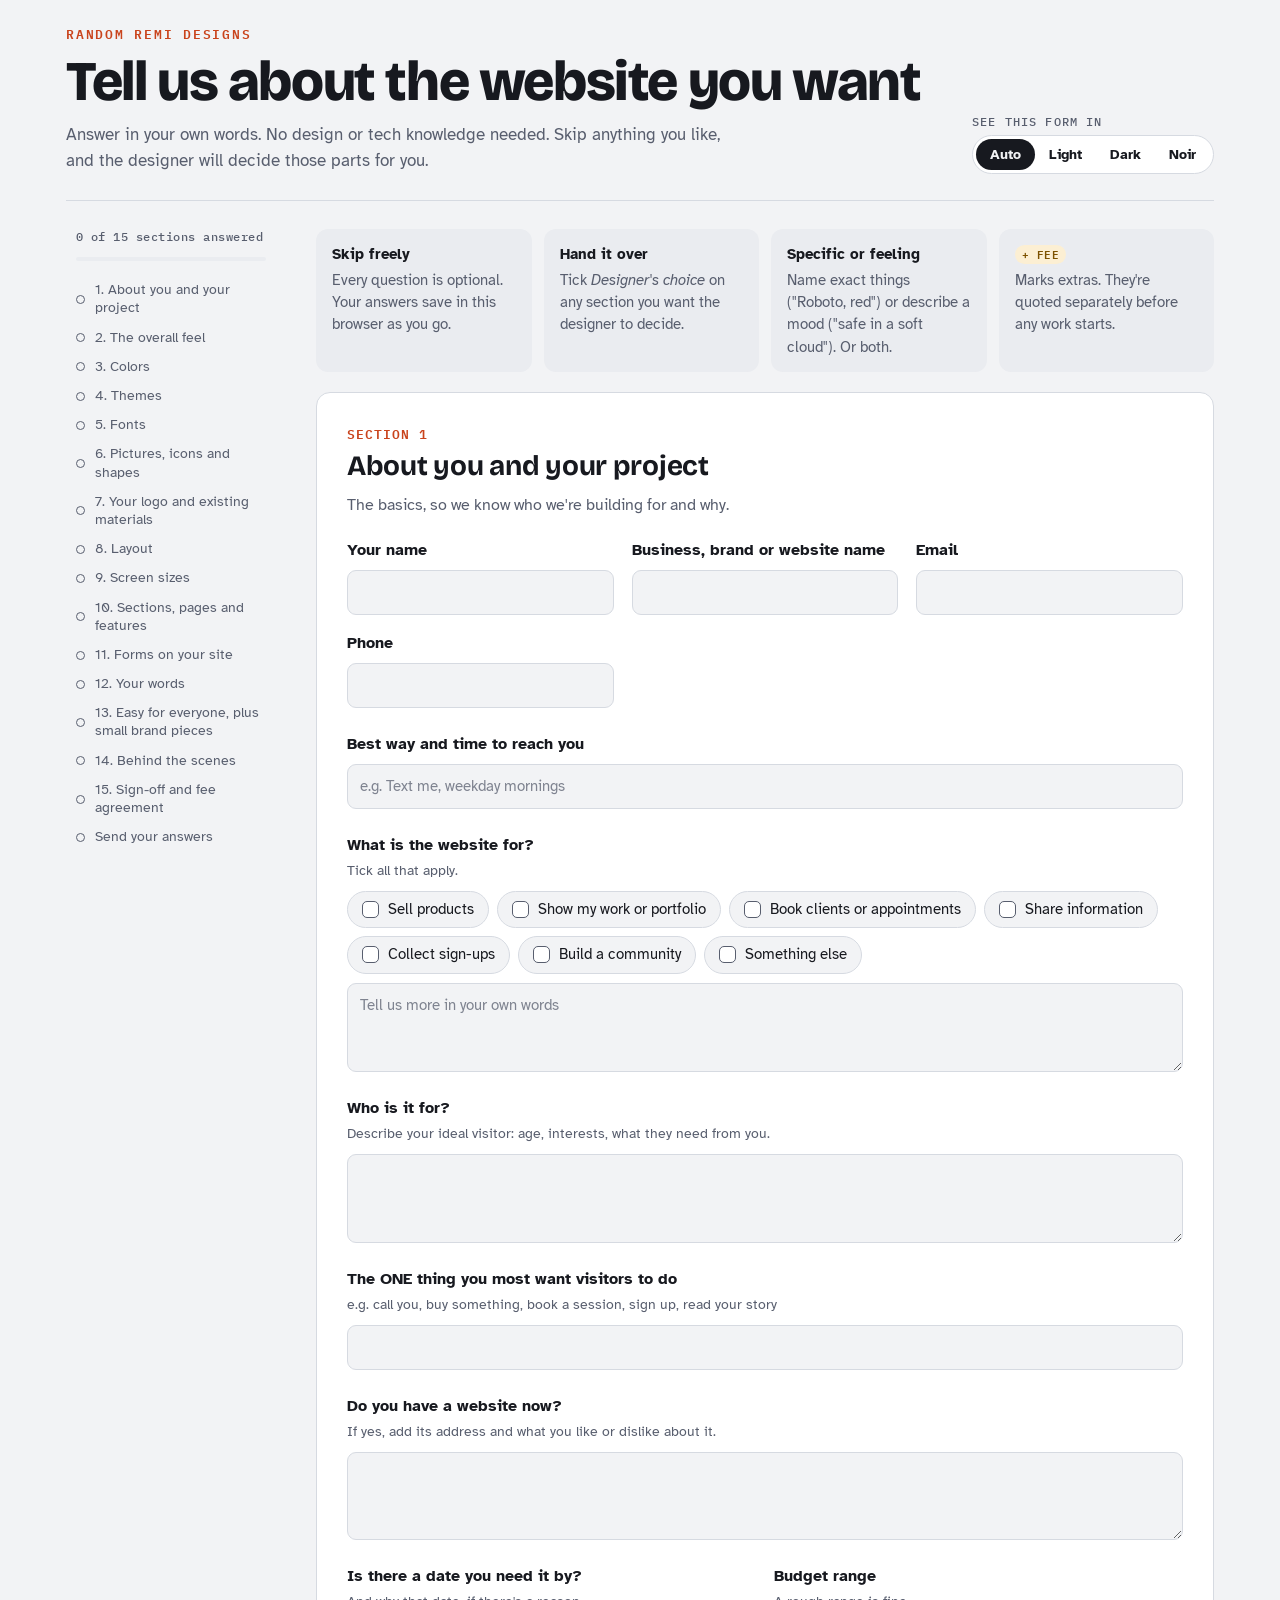
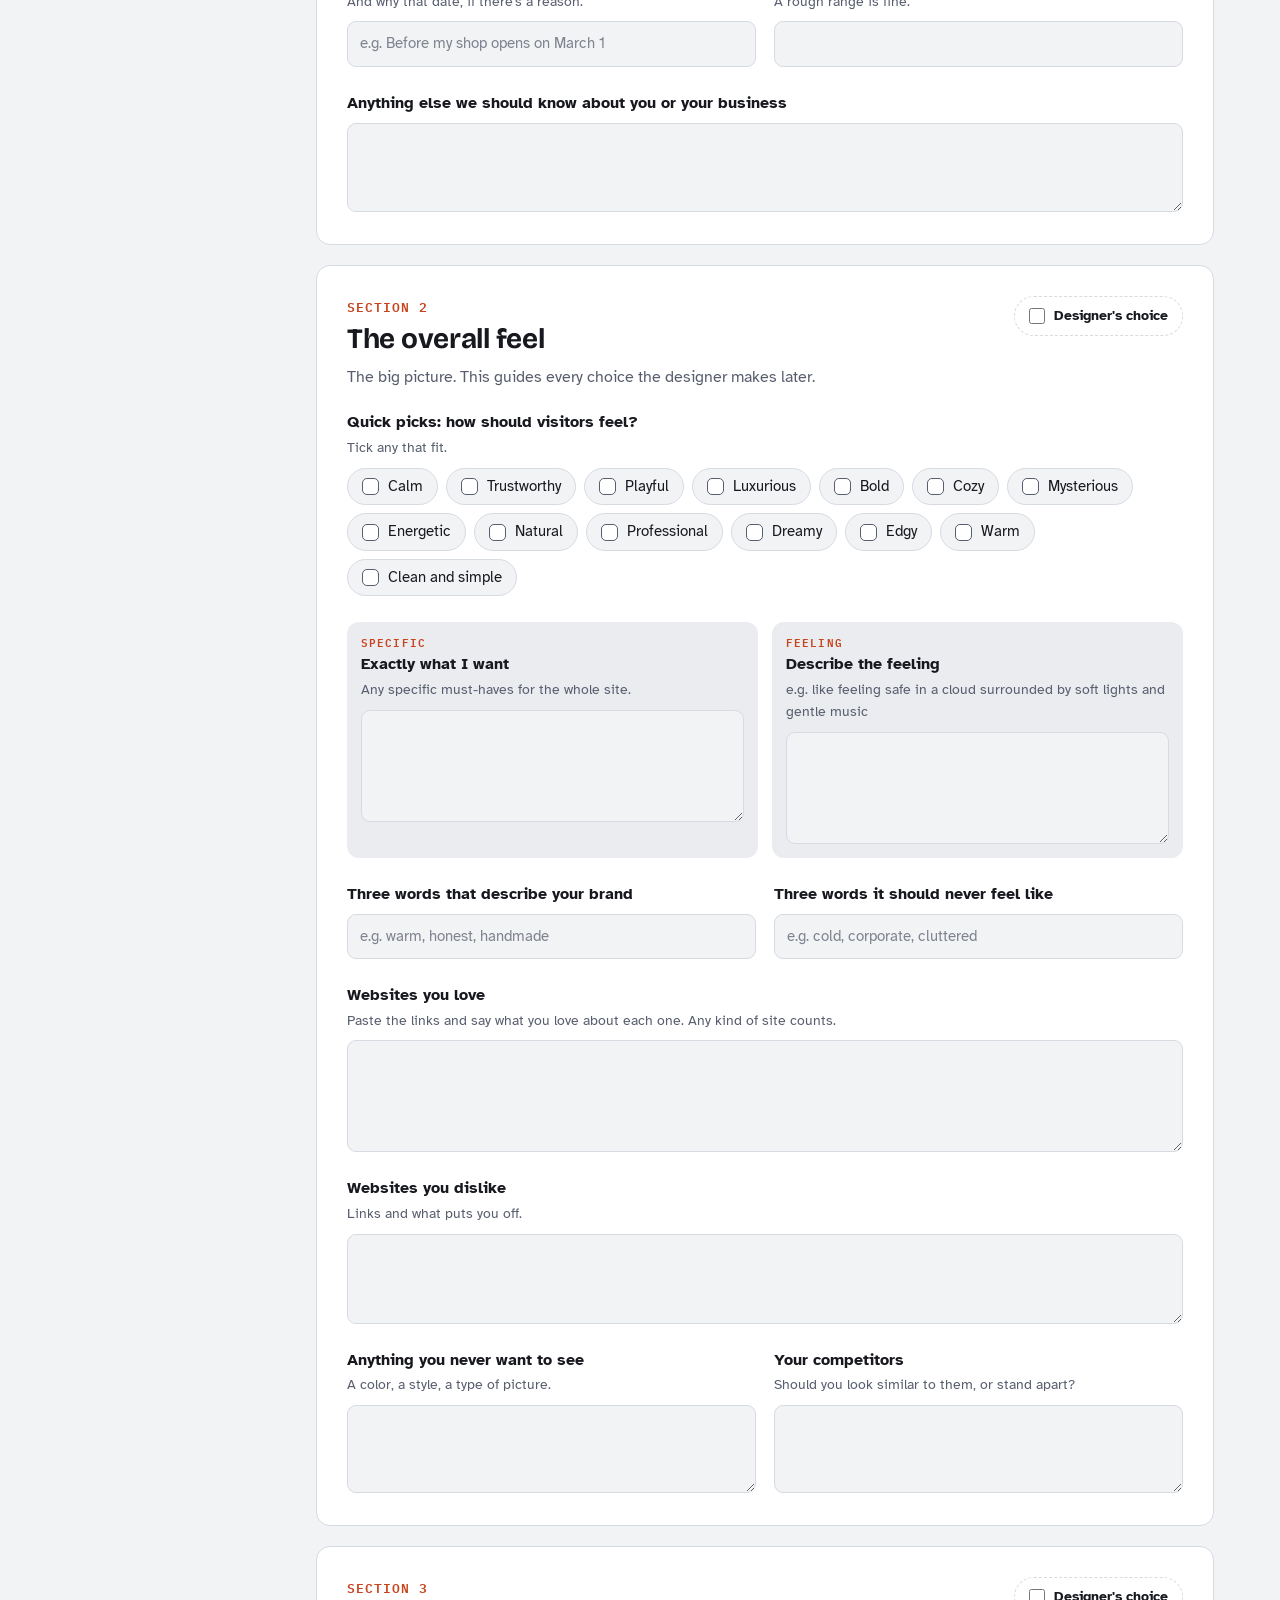
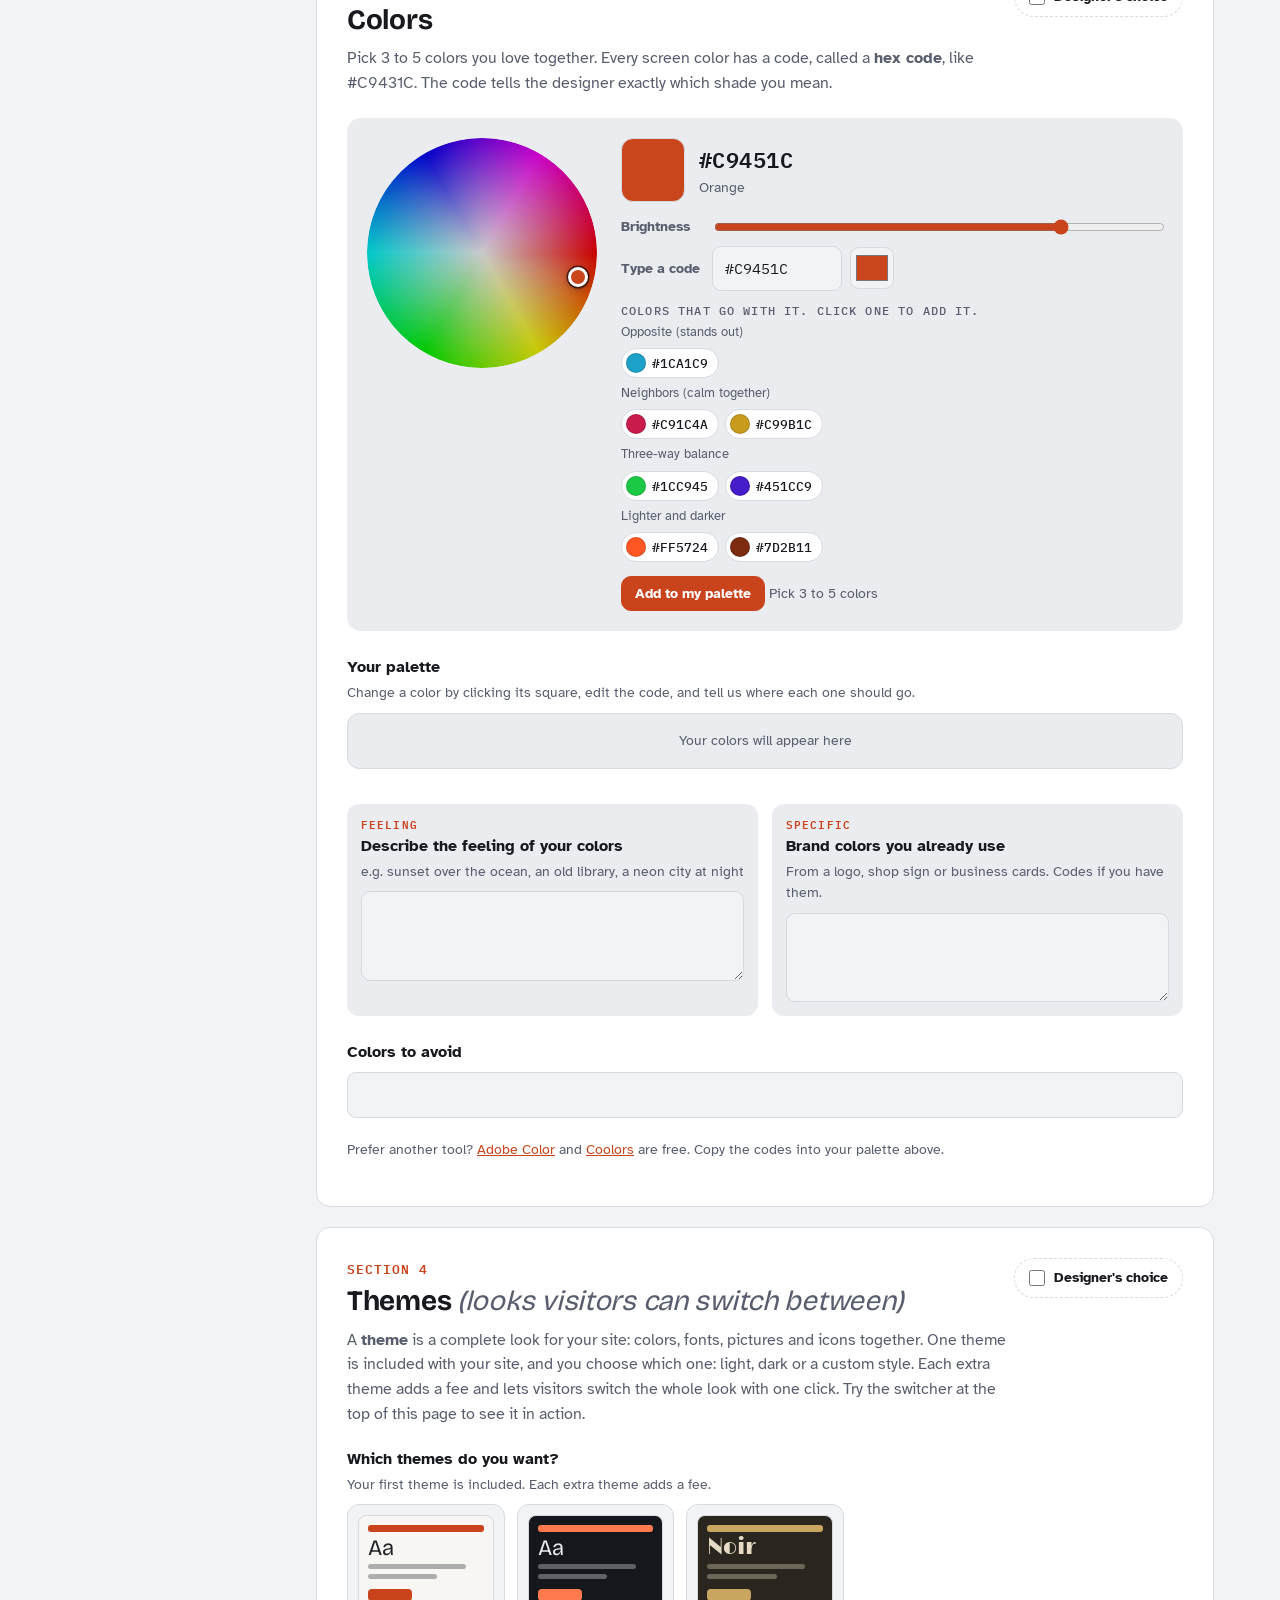
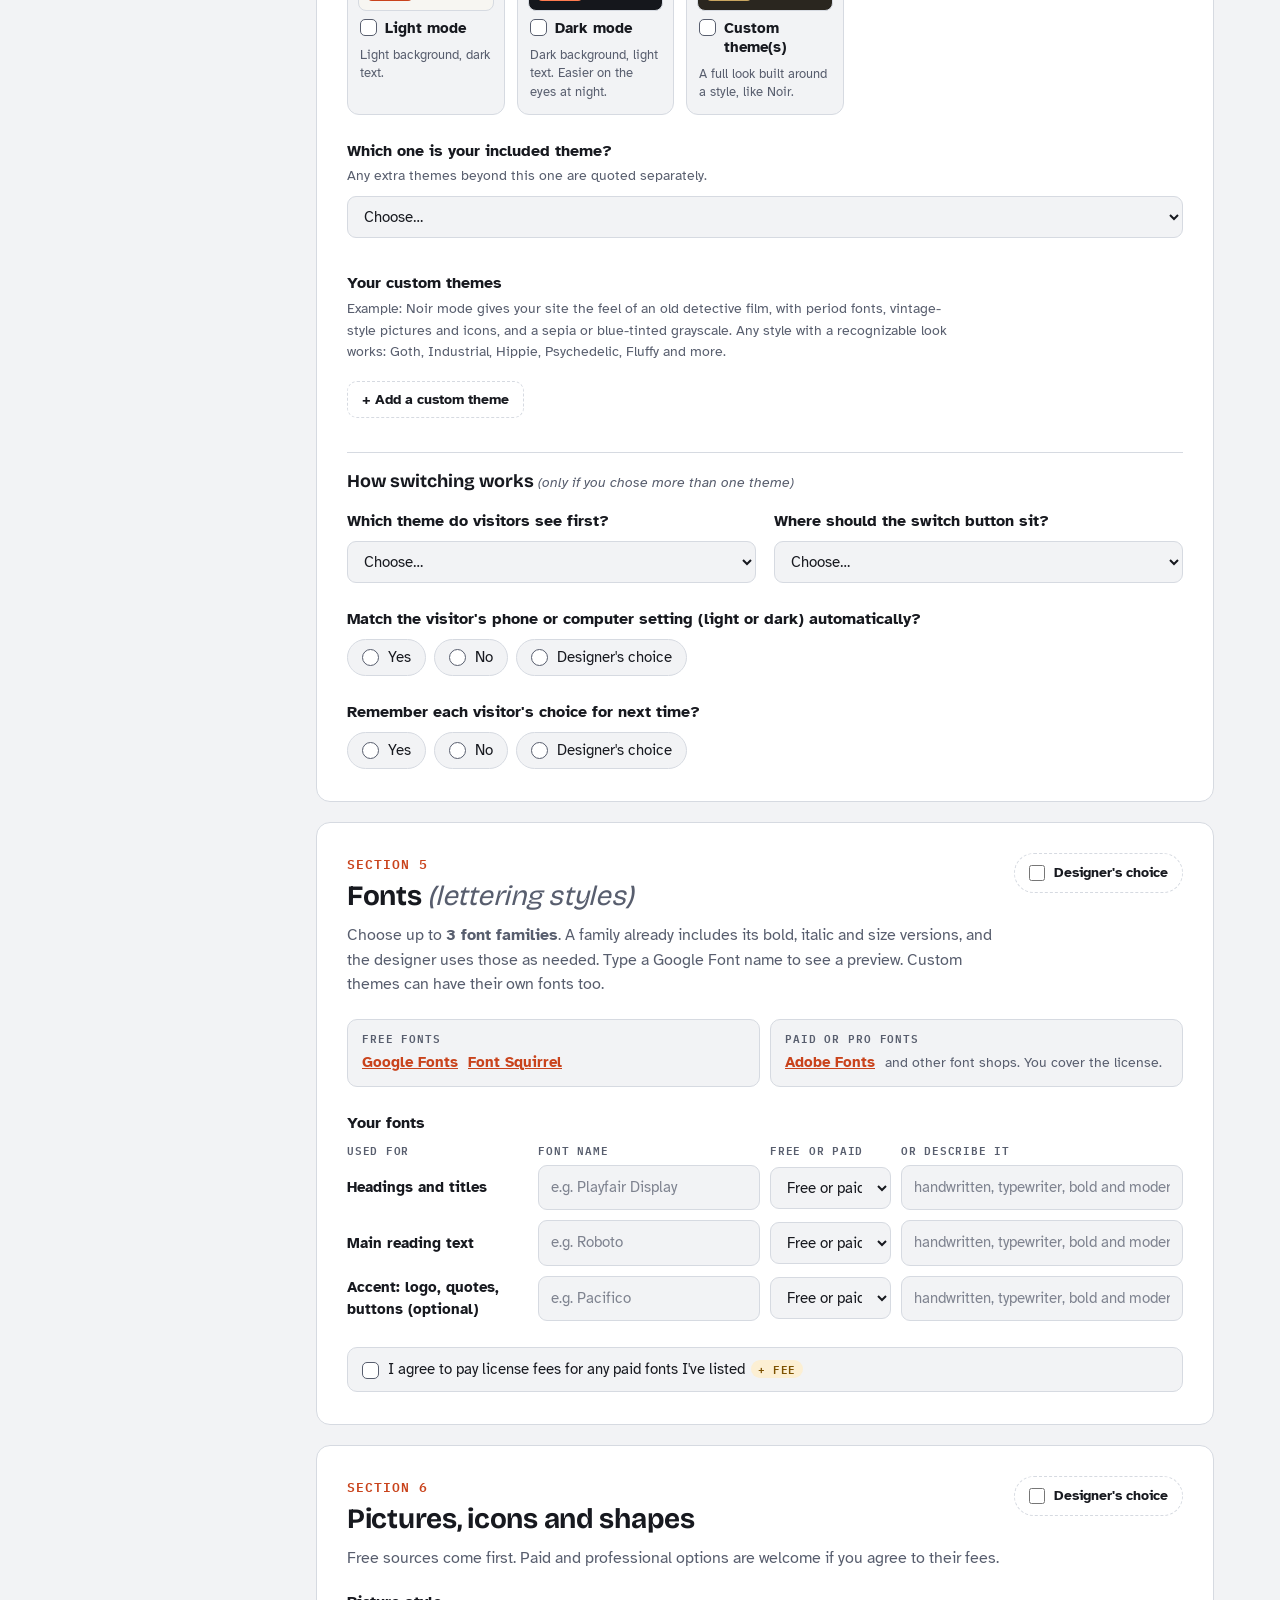
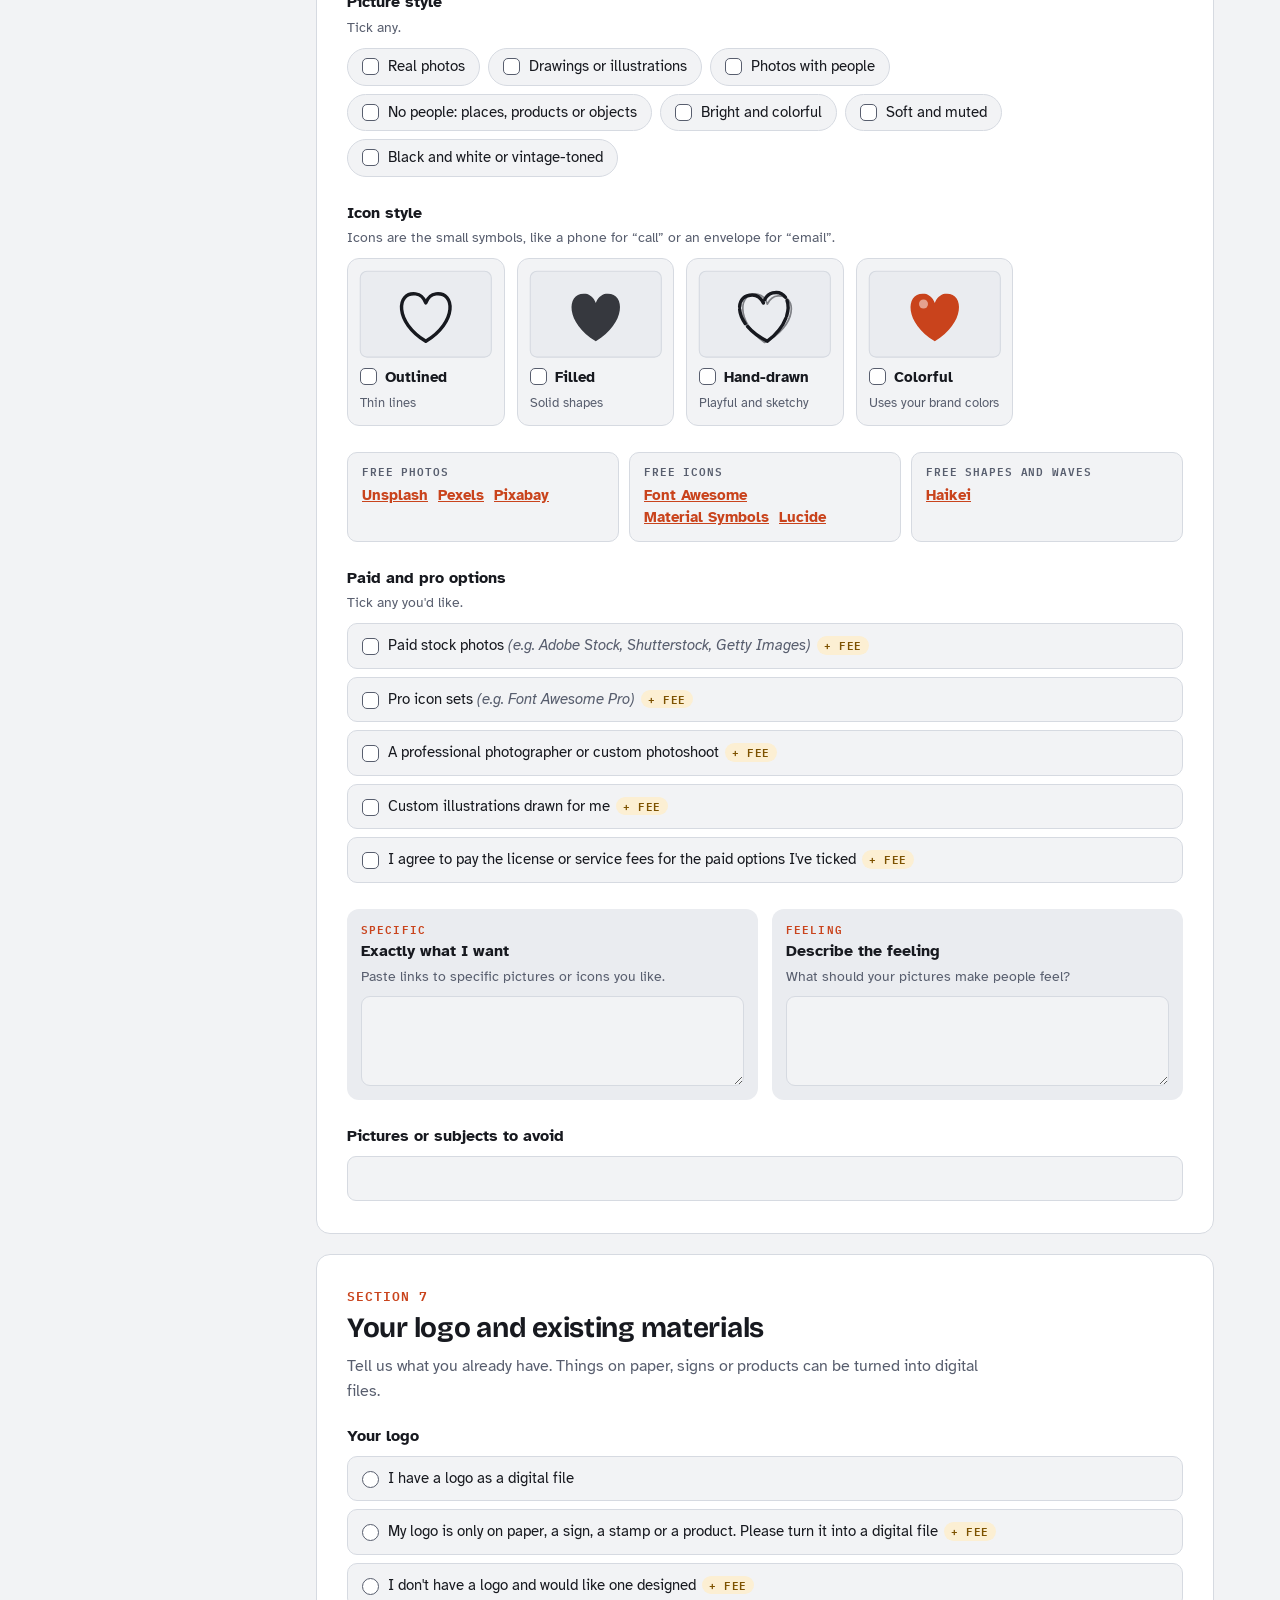
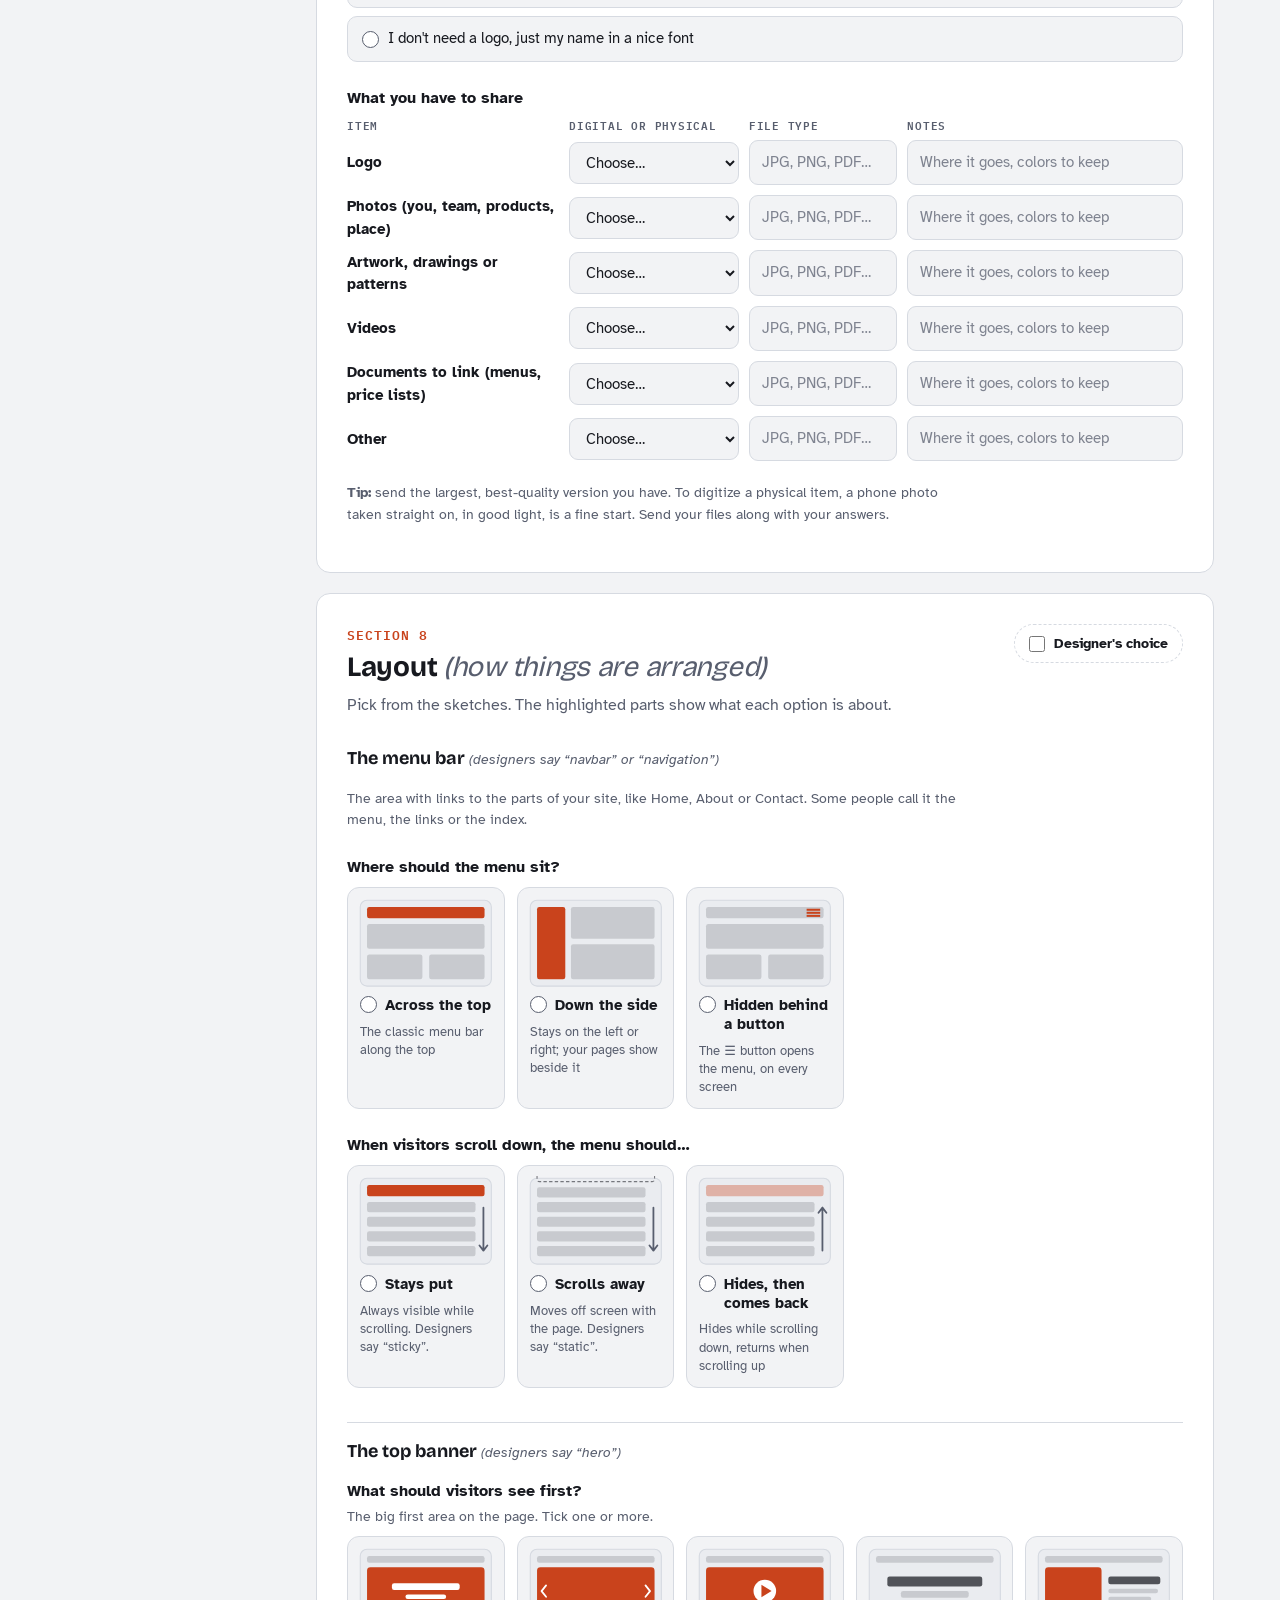
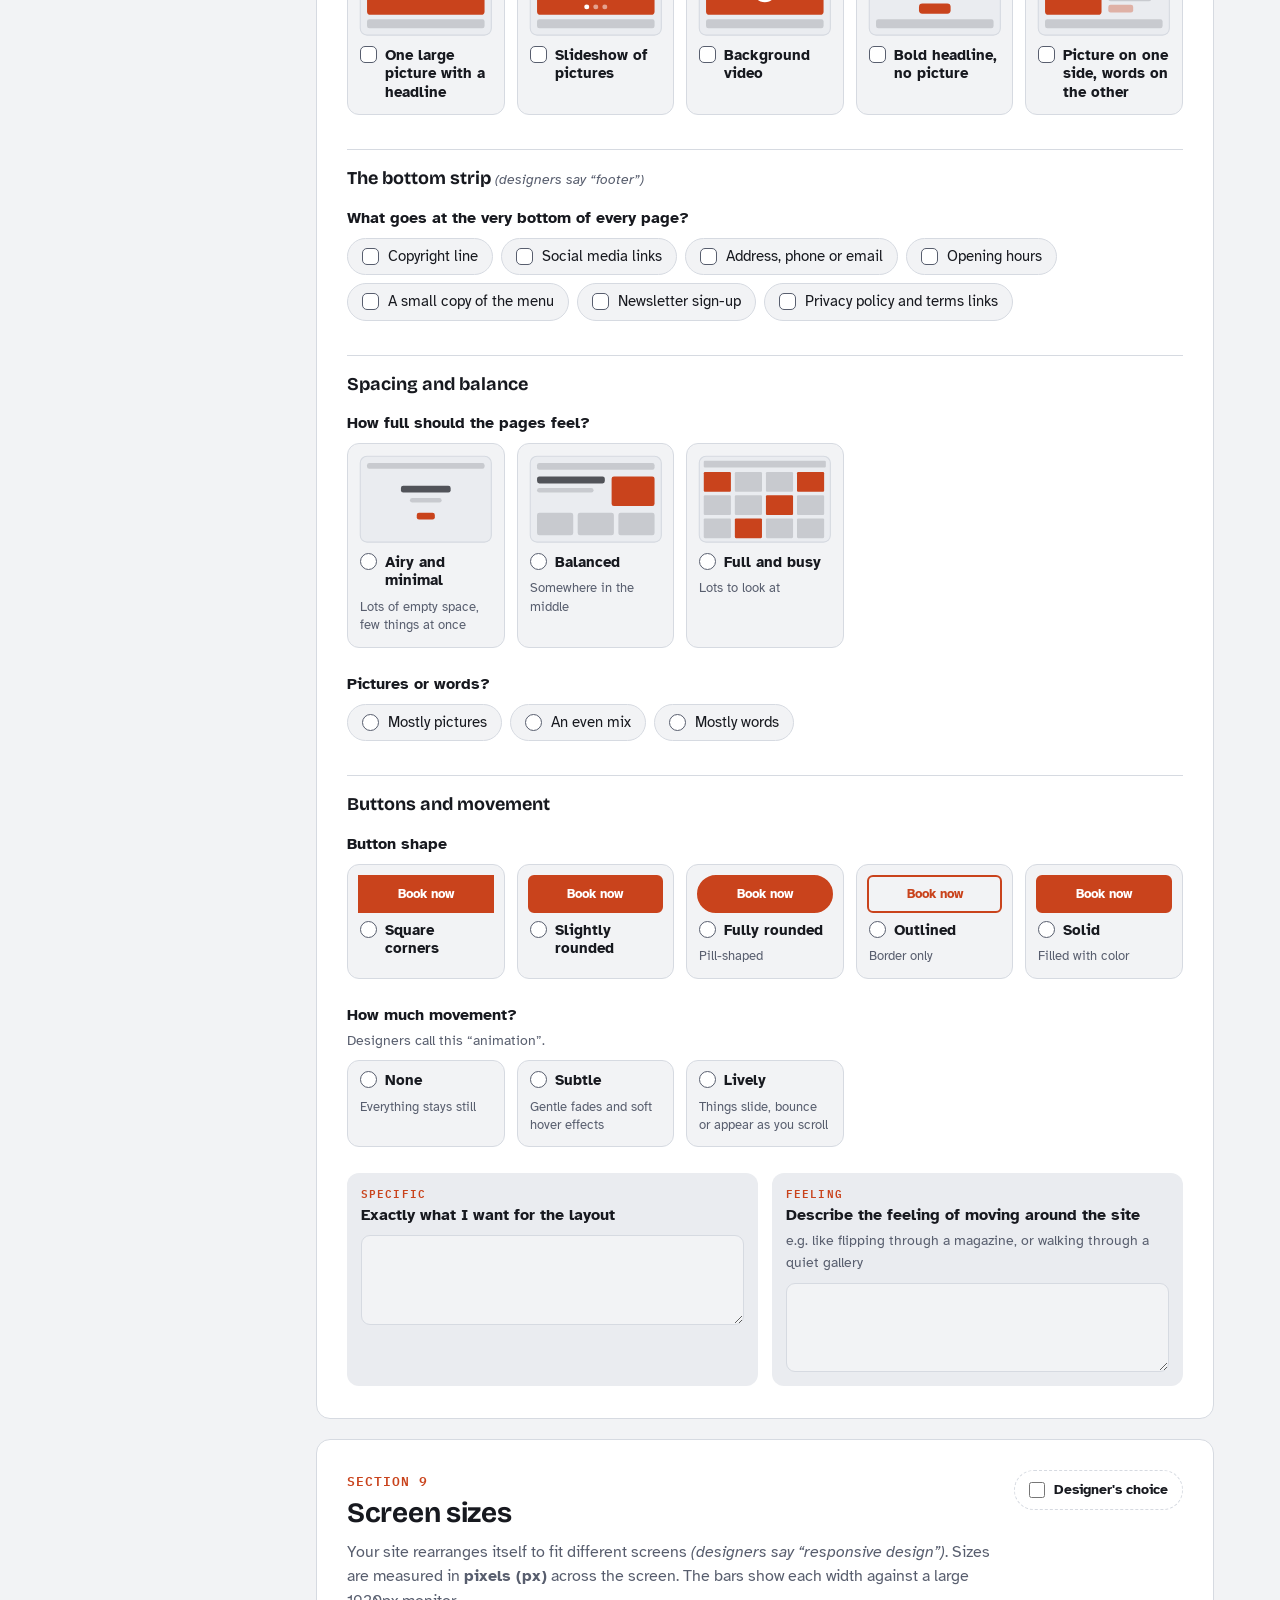
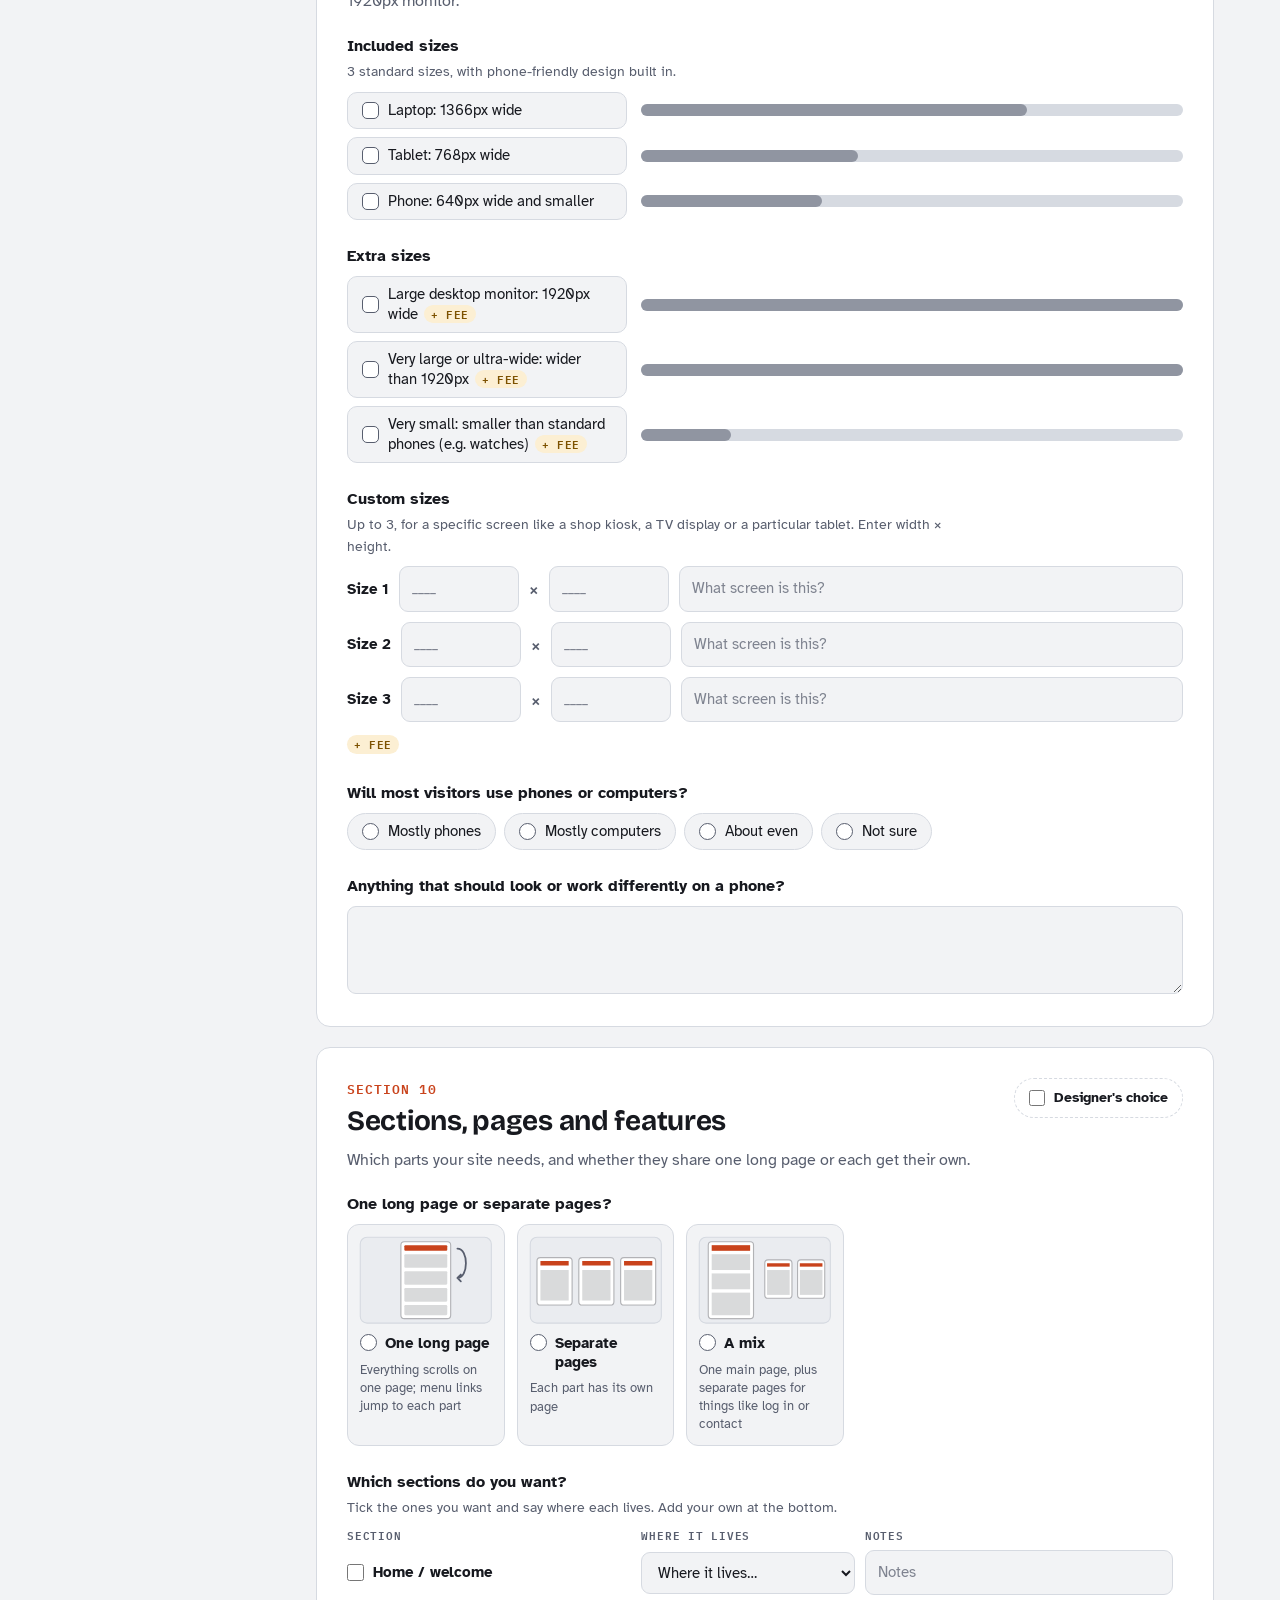
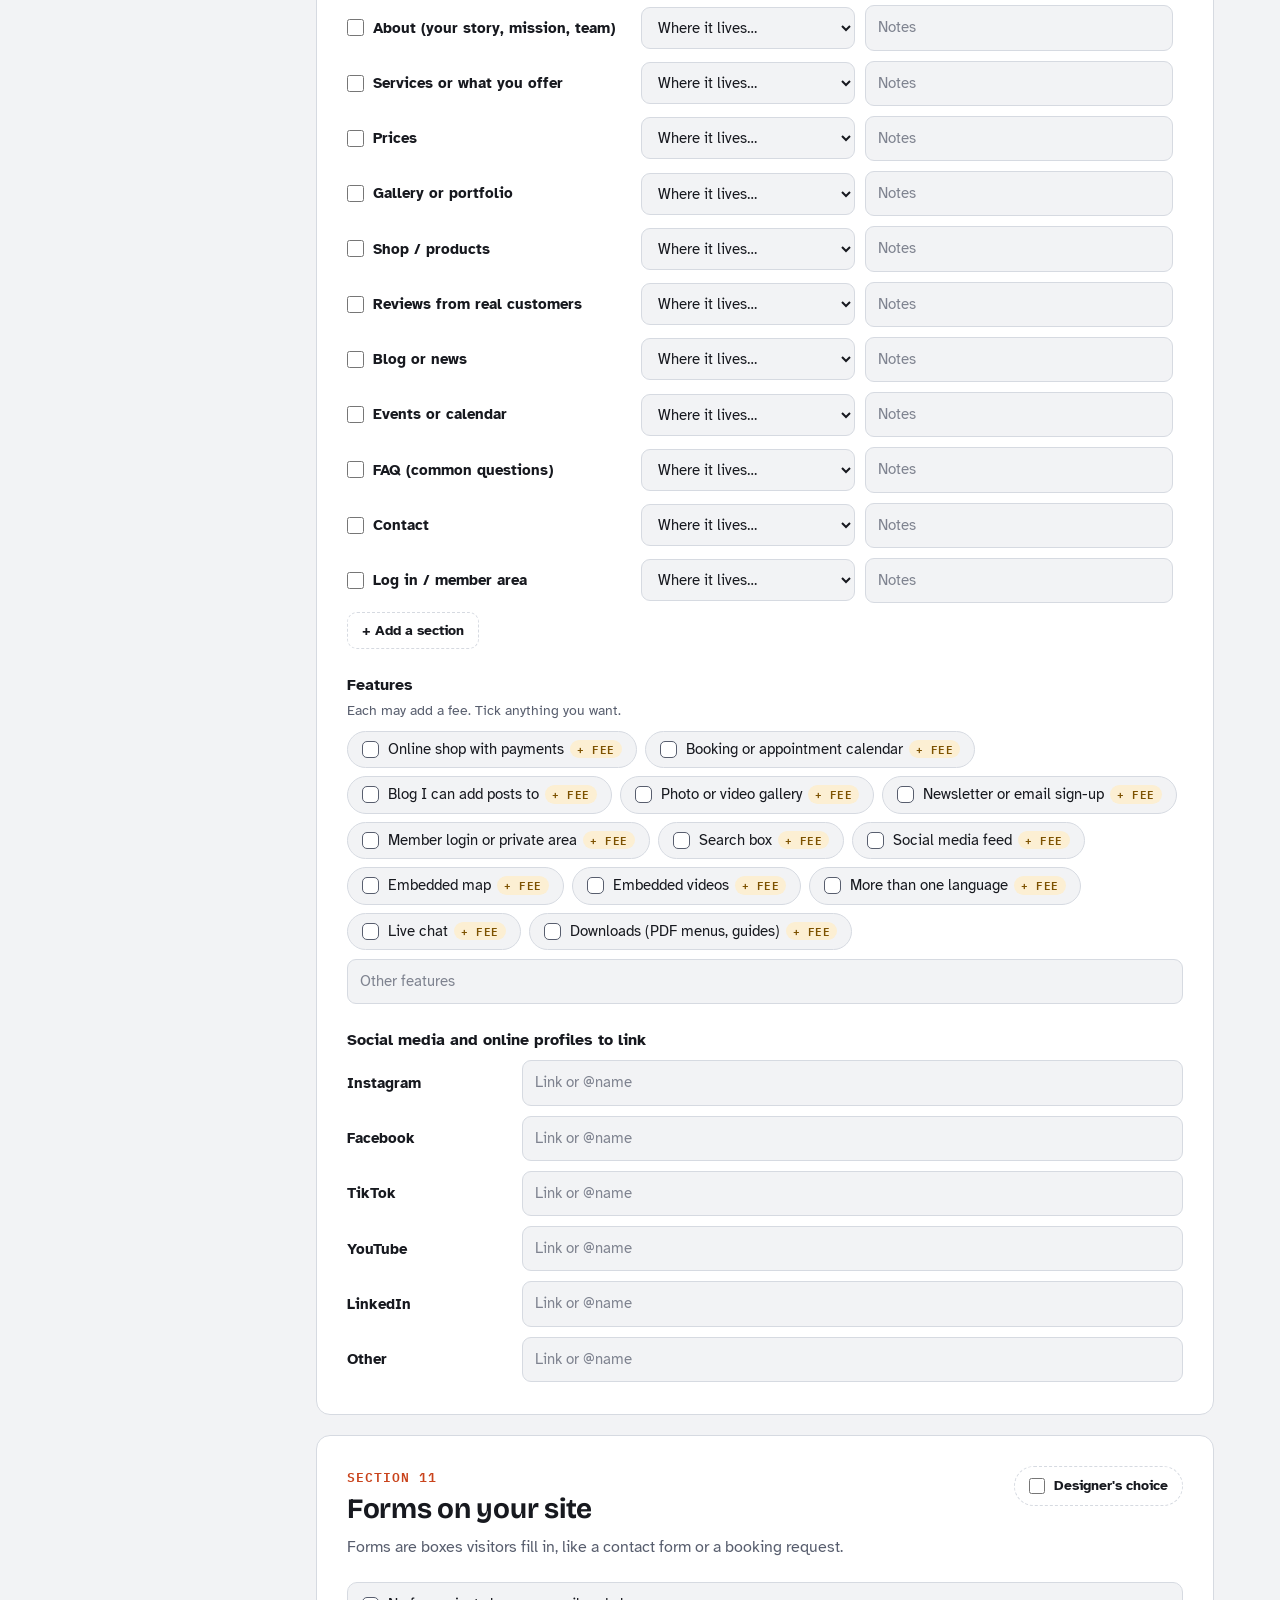
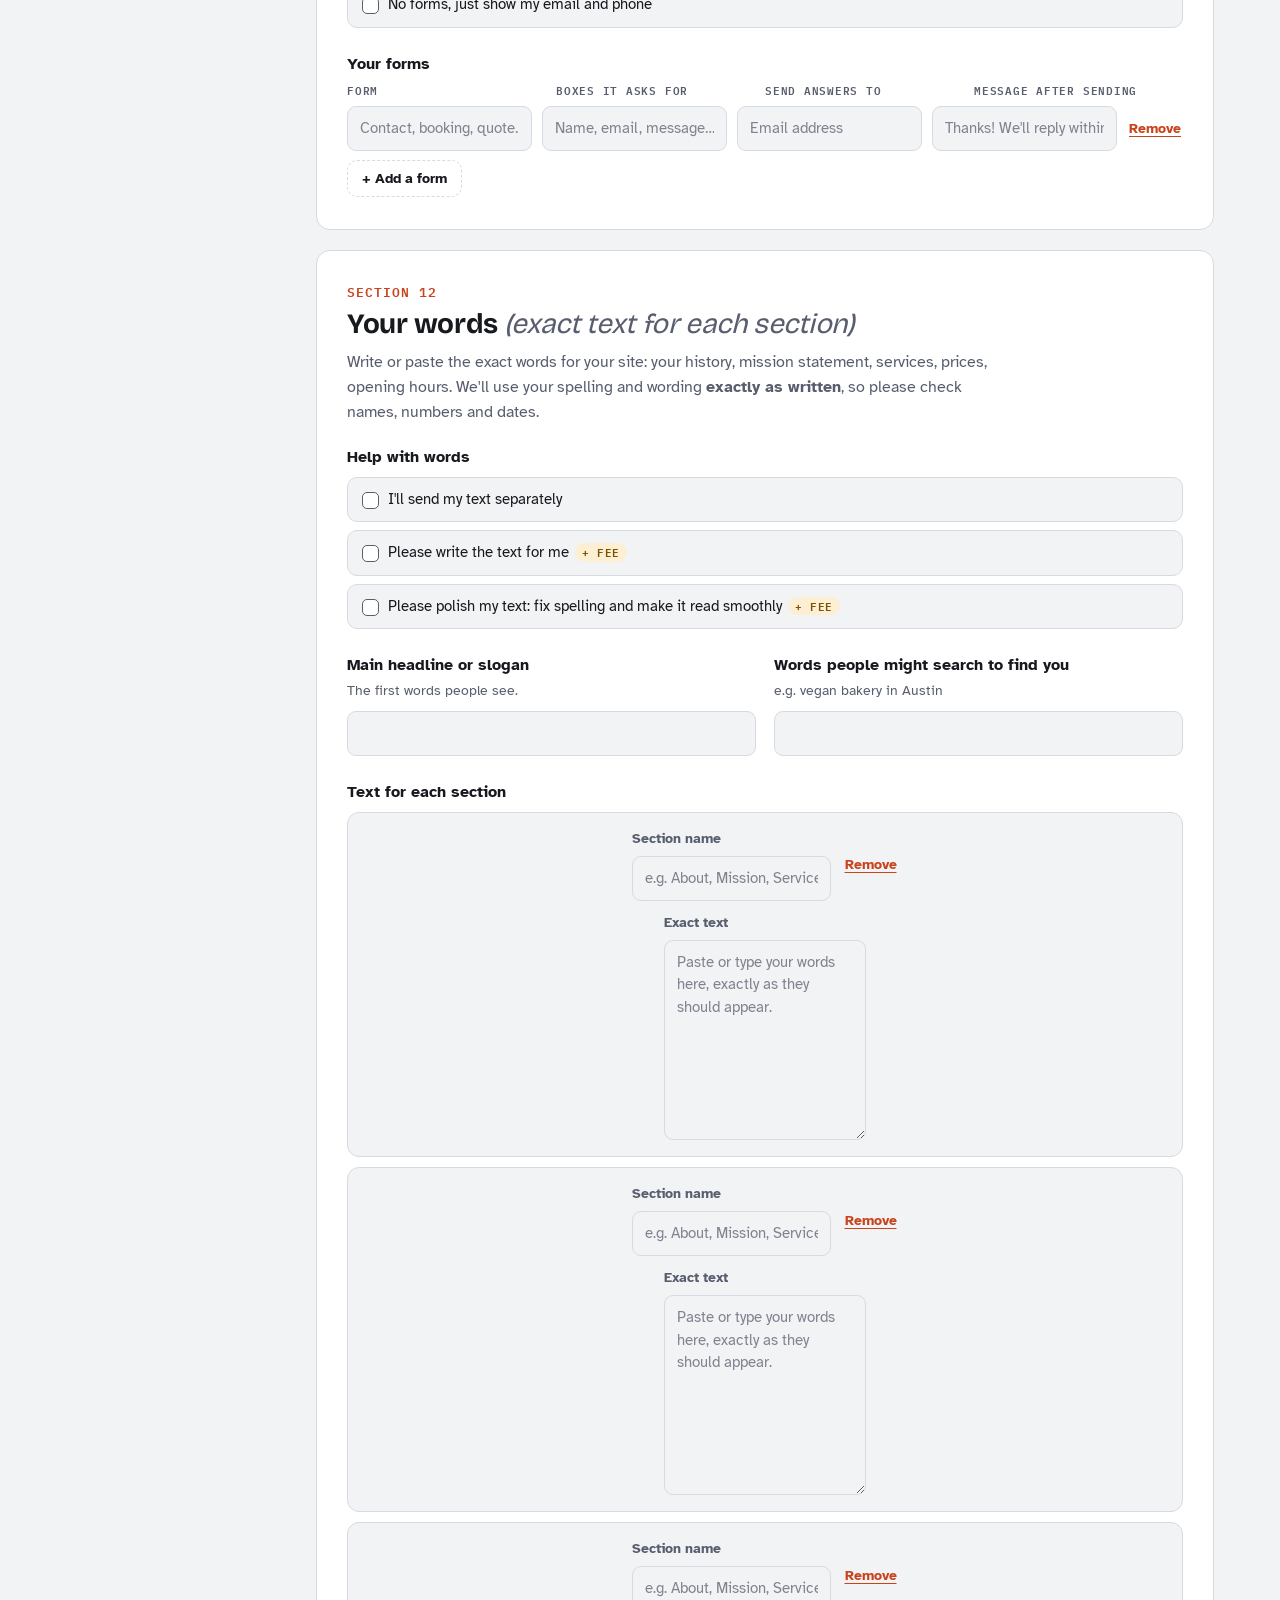
==== form/index.html @ f9f5611e "Add editable form split into HTML, CSS and JS New form/ folder with index.html (content), style.css " ====
<!doctype html>
<html lang="en">
<head>
  <meta charset="utf-8">
  <meta name="viewport" content="width=device-width, initial-scale=1, viewport-fit=cover">
  <title>Website Design Questionnaire | Random Remi Designs</title>
  <meta name="description" content="Tell Random Remi Designs about the website you want. No design or tech knowledge needed.">

  <!-- Fonts: form fonts plus Limelight and Courier Prime for the Noir theme -->
  <link rel="preconnect" href="https://fonts.googleapis.com">
  <link rel="preconnect" href="https://fonts.gstatic.com" crossorigin>
  <link rel="stylesheet" href="https://fonts.googleapis.com/css2?family=Atkinson+Hyperlegible:ital,wght@0,400;0,700;1,400&family=Bricolage+Grotesque:opsz,wght@12..96,500;12..96,700;12..96,800&family=Courier+Prime:wght@400;700&family=IBM+Plex+Mono:wght@400;500;600&family=Limelight&display=swap">

  <link rel="stylesheet" href="style.css">
  <script src="script.js" defer></script>
</head>
<body>
  <div class="shell">

    <!-- ================= Header ================= -->
    <header class="top">
      <div>
        <div class="brand">Random Remi Designs</div>
        <h1>Tell us about the website you want</h1>
        <p class="lede">Answer in your own words. No design or tech knowledge needed. Skip anything you like, and the designer will decide those parts for you.</p>
      </div>

      <div class="themesw">
        <span class="mini-lbl" id="sw-lbl">See this form in</span>
        <div class="seg" role="group" aria-labelledby="sw-lbl">
          <button type="button" data-t="auto" aria-pressed="true">Auto</button>
          <button type="button" data-t="light" aria-pressed="false">Light</button>
          <button type="button" data-t="dark" aria-pressed="false">Dark</button>
          <button type="button" data-t="noir" aria-pressed="false">Noir</button>
        </div>
      </div>
    </header>

    <div class="layout">

      <!-- Section index: links are added by script.js from each section's data-title -->
      <nav class="toc" id="toc" aria-label="Sections">
        <div class="prog" id="prog">0 of 15 answered</div>
        <div class="bar"><i id="prog-bar"></i></div>
      </nav>

      <main>
        <div class="howto">
          <div><b>Skip freely</b>Every question is optional. Your answers save in this browser as you go.</div>
          <div><b>Hand it over</b>Tick <em>Designer's choice</em> on any section you want the designer to decide.</div>
          <div><b>Specific or feeling</b>Name exact things ("Roboto, red") or describe a mood ("safe in a soft cloud"). Or both.</div>
          <div><b><span class="tag fee">+ fee</span></b>Marks extras. They're quoted separately before any work starts.</div>
        </div>

        <!--
          How questions work
          - Each <div class="q" data-label="..."> is one question. script.js adds its
            visible label from data-label and a hint line from data-hint.
          - <div class="opts" data-opts="key"> is filled with choices from OPTS[key]
            in script.js. Add classes "cards" (pictures) or "list" (long sentences).
          - data-sub="..." names a field inside a question in the answer summary.
          - data-fee="1" marks a choice or row as an extra (+ fee).
        -->
        <form id="form" autocomplete="on" novalidate>

          <!-- ================= 1. About you ================= -->
          <section class="sec" id="s1" data-title="1. About you and your project">
            <div class="sec-head">
              <div><span class="num">Section 1</span><h2>About you and your project</h2></div>
            </div>
            <p class="sec-intro">The basics, so we know who we're building for and why.</p>

            <div class="sec-body">
              <div class="grid">
                <div class="q" data-label="Your name"><input type="text" id="a-name" autocomplete="name"></div>
                <div class="q" data-label="Business, brand or website name"><input type="text" id="a-biz" autocomplete="organization"></div>
                <div class="q" data-label="Email"><input type="email" id="a-email" autocomplete="email"></div>
                <div class="q" data-label="Phone"><input type="tel" id="a-phone" autocomplete="tel"></div>
              </div>

              <div class="q" data-label="Best way and time to reach you">
                <input type="text" id="a-reach" placeholder="e.g. Text me, weekday mornings">
              </div>

              <div class="q" data-label="What is the website for?" data-hint="Tick all that apply.">
                <div class="opts" data-opts="purpose"></div>
                <textarea id="a-purpose" data-sub="Tell us more" rows="3" placeholder="Tell us more in your own words"></textarea>
              </div>

              <div class="q" data-label="Who is it for?" data-hint="Describe your ideal visitor: age, interests, what they need from you.">
                <textarea id="a-audience" rows="3"></textarea>
              </div>

              <div class="q" data-label="The ONE thing you most want visitors to do" data-hint="e.g. call you, buy something, book a session, sign up, read your story">
                <input type="text" id="a-goal">
              </div>

              <div class="q" data-label="Do you have a website now?" data-hint="If yes, add its address and what you like or dislike about it.">
                <textarea id="a-current" rows="2"></textarea>
              </div>

              <div class="grid">
                <div class="q" data-label="Is there a date you need it by?" data-hint="And why that date, if there's a reason.">
                  <input type="text" id="a-date" placeholder="e.g. Before my shop opens on March 1">
                </div>
                <div class="q" data-label="Budget range" data-hint="A rough range is fine.">
                  <input type="text" id="a-budget">
                </div>
              </div>

              <div class="q" data-label="Anything else we should know about you or your business">
                <textarea id="a-else" rows="3"></textarea>
              </div>
            </div>
          </section>

          <!-- ================= 2. Overall feel ================= -->
          <section class="sec" id="s2" data-title="2. The overall feel">
            <div class="sec-head">
              <div><span class="num">Section 2</span><h2>The overall feel</h2></div>
              <label class="dc"><input type="checkbox" class="dc-box" id="dc-2"> Designer's choice</label>
            </div>
            <p class="sec-intro">The big picture. This guides every choice the designer makes later.</p>
            <p class="handed-note">You've handed this section to the designer. You can still add notes.</p>

            <div class="sec-body">
              <div class="q" data-label="Quick picks: how should visitors feel?" data-hint="Tick any that fit.">
                <div class="opts" data-opts="feel"></div>
              </div>

              <div class="pair">
                <div class="q exact" data-label="Exactly what I want" data-hint="Any specific must-haves for the whole site.">
                  <textarea id="v-exact" rows="4"></textarea>
                </div>
                <div class="q feel" data-label="Describe the feeling" data-hint="e.g. like feeling safe in a cloud surrounded by soft lights and gentle music">
                  <textarea id="v-feel" rows="4"></textarea>
                </div>
              </div>

              <div class="grid">
                <div class="q" data-label="Three words that describe your brand">
                  <input type="text" id="v-3yes" placeholder="e.g. warm, honest, handmade">
                </div>
                <div class="q" data-label="Three words it should never feel like">
                  <input type="text" id="v-3no" placeholder="e.g. cold, corporate, cluttered">
                </div>
              </div>

              <div class="q" data-label="Websites you love" data-hint="Paste the links and say what you love about each one. Any kind of site counts.">
                <textarea id="v-love" rows="4"></textarea>
              </div>

              <div class="q" data-label="Websites you dislike" data-hint="Links and what puts you off.">
                <textarea id="v-hate" rows="3"></textarea>
              </div>

              <div class="grid">
                <div class="q" data-label="Anything you never want to see" data-hint="A color, a style, a type of picture.">
                  <textarea id="v-never" rows="2"></textarea>
                </div>
                <div class="q" data-label="Your competitors" data-hint="Should you look similar to them, or stand apart?">
                  <textarea id="v-comp" rows="2"></textarea>
                </div>
              </div>
            </div>
          </section>

          <!-- ================= 3. Colors ================= -->
          <section class="sec" id="s3" data-title="3. Colors">
            <div class="sec-head">
              <div><span class="num">Section 3</span><h2>Colors</h2></div>
              <label class="dc"><input type="checkbox" class="dc-box" id="dc-3"> Designer's choice</label>
            </div>
            <p class="sec-intro">Pick 3 to 5 colors you love together. Every screen color has a code, called a <b>hex code</b>, like #C9431C. The code tells the designer exactly which shade you mean.</p>
            <p class="handed-note">You've handed this section to the designer. You can still add notes.</p>

            <div class="sec-body">
              <!-- Color wheel: drawn and controlled by script.js -->
              <div class="studio">
                <div class="wheel-wrap">
                  <canvas id="wheel" width="230" height="230" role="img" aria-label="Color wheel. Click or drag to pick a color."></canvas>
                  <span id="wheel-marker"></span>
                </div>

                <div class="picked">
                  <div class="now">
                    <span id="now-swatch"></span>
                    <div>
                      <div id="now-hex">#C9431C</div>
                      <div id="now-name">Dark orange</div>
                    </div>
                  </div>

                  <div class="ctl">
                    <label for="bright">Brightness</label>
                    <input type="range" id="bright" min="5" max="100" value="80" data-nosave>

                    <label for="typed">Type a code</label>
                    <div class="typecode">
                      <input type="text" id="typed" placeholder="#RRGGBB" maxlength="7" data-nosave>
                      <input type="color" id="native" aria-label="Pick with your device's color picker" data-nosave>
                    </div>
                  </div>

                  <div class="harm" id="harm"></div>

                  <div>
                    <button type="button" class="btn accent sm" id="add-color">Add to my palette</button>
                    <span class="qhint" id="pal-count"></span>
                  </div>
                </div>
              </div>

              <div class="q" data-label="Your palette" data-hint="Change a color by clicking its square, edit the code, and tell us where each one should go.">
                <div class="strip empty" id="strip">Your colors will appear here</div>
                <div class="rows" id="palette"></div>
              </div>

              <div class="pair">
                <div class="q feel" data-label="Describe the feeling of your colors" data-hint="e.g. sunset over the ocean, an old library, a neon city at night">
                  <textarea id="c-feel" rows="3"></textarea>
                </div>
                <div class="q exact" data-label="Brand colors you already use" data-hint="From a logo, shop sign or business cards. Codes if you have them.">
                  <textarea id="c-brand" rows="3"></textarea>
                </div>
              </div>

              <div class="q" data-label="Colors to avoid"><input type="text" id="c-avoid"></div>

              <p class="qhint">Prefer another tool? <a href="https://color.adobe.com" target="_blank" rel="noopener">Adobe Color</a> and <a href="https://coolors.co" target="_blank" rel="noopener">Coolors</a> are free. Copy the codes into your palette above.</p>
            </div>
          </section>

          <!-- ================= 4. Themes ================= -->
          <section class="sec" id="s4" data-title="4. Themes">
            <div class="sec-head">
              <div><span class="num">Section 4</span><h2>Themes <span class="term">(looks visitors can switch between)</span></h2></div>
              <label class="dc"><input type="checkbox" class="dc-box" id="dc-4"> Designer's choice</label>
            </div>
            <p class="sec-intro">A <b>theme</b> is a complete look for your site: colors, fonts, pictures and icons together. One theme is included with your site, and you choose which one: light, dark or a custom style. Each extra theme adds a fee and lets visitors switch the whole look with one click. Try the switcher at the top of this page to see it in action.</p>
            <p class="handed-note">You've handed this section to the designer. You can still add notes.</p>

            <div class="sec-body">
              <div class="q" data-label="Which themes do you want?" data-hint="Your first theme is included. Each extra theme adds a fee.">
                <div class="opts cards">
                  <label class="opt card">
                    <input type="checkbox" id="th-light" value="Light mode">
                    <span class="mock mock--light"><span class="m-nav"></span><span class="m-h">Aa</span><span class="m-l"></span><span class="m-l s"></span><span class="m-b"></span></span>
                    <span class="ot"><span class="tick"></span>Light mode</span>
                    <small>Light background, dark text.</small>
                  </label>
                  <label class="opt card">
                    <input type="checkbox" id="th-dark" value="Dark mode">
                    <span class="mock mock--dark"><span class="m-nav"></span><span class="m-h">Aa</span><span class="m-l"></span><span class="m-l s"></span><span class="m-b"></span></span>
                    <span class="ot"><span class="tick"></span>Dark mode</span>
                    <small>Dark background, light text. Easier on the eyes at night.</small>
                  </label>
                  <label class="opt card">
                    <input type="checkbox" id="th-custom" value="Custom theme(s)">
                    <span class="mock mock--noir"><span class="m-nav"></span><span class="m-h">Noir</span><span class="m-l"></span><span class="m-l s"></span><span class="m-b"></span></span>
                    <span class="ot"><span class="tick"></span>Custom theme(s)</span>
                    <small>A full look built around a style, like Noir.</small>
                  </label>
                </div>
              </div>

              <div class="q" data-label="Which one is your included theme?" data-hint="Any extra themes beyond this one are quoted separately.">
                <select id="th-main">
                  <option value="">Choose…</option>
                  <option>Light mode</option>
                  <option>Dark mode</option>
                  <option>One of my custom themes</option>
                  <option>Designer's choice</option>
                </select>
                <p class="qhint qhint--flat" id="th-count"></p>
              </div>

              <div class="q" data-label="Your custom themes" data-hint="Example: Noir mode gives your site the feel of an old detective film, with period fonts, vintage-style pictures and icons, and a sepia or blue-tinted grayscale. Any style with a recognizable look works: Goth, Industrial, Hippie, Psychedelic, Fluffy and more.">
                <div class="rows" id="themes"></div>
                <button type="button" class="add" id="add-theme">+ Add a custom theme</button>
              </div>

              <h3 class="sub-h">How switching works <span class="term">(only if you chose more than one theme)</span></h3>

              <div class="grid">
                <div class="q" data-label="Which theme do visitors see first?">
                  <select id="sw-first">
                    <option value="">Choose…</option>
                    <option>Light</option>
                    <option>Dark</option>
                    <option>One of my custom themes</option>
                    <option>Match their device</option>
                    <option>Designer's choice</option>
                  </select>
                </div>
                <div class="q" data-label="Where should the switch button sit?">
                  <select id="sw-where">
                    <option value="">Choose…</option>
                    <option>Top corner</option>
                    <option>Inside the menu</option>
                    <option>Bottom of the page</option>
                    <option>Floating button in a corner</option>
                    <option>Designer's choice</option>
                  </select>
                </div>
              </div>

              <div class="q" data-label="Match the visitor's phone or computer setting (light or dark) automatically?">
                <div class="opts" data-opts="followDevice"></div>
              </div>
              <div class="q" data-label="Remember each visitor's choice for next time?">
                <div class="opts" data-opts="remember"></div>
              </div>
            </div>
          </section>

          <!-- ================= 5. Fonts ================= -->
          <section class="sec" id="s5" data-title="5. Fonts">
            <div class="sec-head">
              <div><span class="num">Section 5</span><h2>Fonts <span class="term">(lettering styles)</span></h2></div>
              <label class="dc"><input type="checkbox" class="dc-box" id="dc-5"> Designer's choice</label>
            </div>
            <p class="sec-intro">Choose up to <b>3 font families</b>. A family already includes its bold, italic and size versions, and the designer uses those as needed. Type a Google Font name to see a preview. Custom themes can have their own fonts too.</p>
            <p class="handed-note">You've handed this section to the designer. You can still add notes.</p>

            <div class="sec-body">
              <div class="res">
                <div><b>Free fonts</b><a href="https://fonts.google.com" target="_blank" rel="noopener">Google Fonts</a><a href="https://www.fontsquirrel.com" target="_blank" rel="noopener">Font Squirrel</a></div>
                <div><b>Paid or pro fonts</b><a href="https://fonts.adobe.com" target="_blank" rel="noopener">Adobe Fonts</a><span class="qhint">and other font shops. You cover the license.</span></div>
              </div>

              <div class="q" data-label="Your fonts">
                <div class="rows-head row r-font" aria-hidden="true"><span>Used for</span><span>Font name</span><span>Free or paid</span><span>Or describe it</span></div>
                <div class="rows" id="fonts"></div>
              </div>

              <div class="opts list">
                <label class="opt line">
                  <input type="checkbox" id="f-agree" value="Agrees to license fees for paid fonts" data-fee="1">
                  <span class="tick"></span>
                  <span>I agree to pay license fees for any paid fonts I've listed <span class="tag fee">+ fee</span></span>
                </label>
              </div>
            </div>
          </section>

          <!-- ================= 6. Pictures, icons, shapes ================= -->
          <section class="sec" id="s6" data-title="6. Pictures, icons and shapes">
            <div class="sec-head">
              <div><span class="num">Section 6</span><h2>Pictures, icons and shapes</h2></div>
              <label class="dc"><input type="checkbox" class="dc-box" id="dc-6"> Designer's choice</label>
            </div>
            <p class="sec-intro">Free sources come first. Paid and professional options are welcome if you agree to their fees.</p>
            <p class="handed-note">You've handed this section to the designer. You can still add notes.</p>

            <div class="sec-body">
              <div class="q" data-label="Picture style" data-hint="Tick any.">
                <div class="opts" data-opts="picStyle"></div>
              </div>

              <div class="q" data-label="Icon style" data-hint="Icons are the small symbols, like a phone for “call” or an envelope for “email”.">
                <div class="opts cards" data-opts="iconStyle"></div>
              </div>

              <div class="res">
                <div><b>Free photos</b><a href="https://unsplash.com" target="_blank" rel="noopener">Unsplash</a><a href="https://www.pexels.com" target="_blank" rel="noopener">Pexels</a><a href="https://pixabay.com" target="_blank" rel="noopener">Pixabay</a></div>
                <div><b>Free icons</b><a href="https://fontawesome.com" target="_blank" rel="noopener">Font Awesome</a><a href="https://fonts.google.com/icons" target="_blank" rel="noopener">Material Symbols</a><a href="https://lucide.dev" target="_blank" rel="noopener">Lucide</a></div>
                <div><b>Free shapes and waves</b><a href="https://haikei.app" target="_blank" rel="noopener">Haikei</a></div>
              </div>

              <div class="q" data-label="Paid and pro options" data-hint="Tick any you'd like.">
                <div class="opts list" data-opts="paidPics"></div>
              </div>

              <div class="pair">
                <div class="q exact" data-label="Exactly what I want" data-hint="Paste links to specific pictures or icons you like.">
                  <textarea id="p-exact" rows="3"></textarea>
                </div>
                <div class="q feel" data-label="Describe the feeling" data-hint="What should your pictures make people feel?">
                  <textarea id="p-feel" rows="3"></textarea>
                </div>
              </div>

              <div class="q" data-label="Pictures or subjects to avoid"><input type="text" id="p-avoid"></div>
            </div>
          </section>

          <!-- ================= 7. Logo and materials ================= -->
          <section class="sec" id="s7" data-title="7. Your logo and existing materials">
            <div class="sec-head">
              <div><span class="num">Section 7</span><h2>Your logo and existing materials</h2></div>
            </div>
            <p class="sec-intro">Tell us what you already have. Things on paper, signs or products can be turned into digital files.</p>

            <div class="sec-body">
              <div class="q" data-label="Your logo">
                <div class="opts list" data-opts="logo"></div>
              </div>

              <div class="q" data-label="What you have to share">
                <div class="rows-head row r-asset" aria-hidden="true"><span>Item</span><span>Digital or physical</span><span>File type</span><span>Notes</span></div>
                <div class="rows" id="assets"></div>
              </div>

              <p class="qhint"><b>Tip:</b> send the largest, best-quality version you have. To digitize a physical item, a phone photo taken straight on, in good light, is a fine start. Send your files along with your answers.</p>
            </div>
          </section>

          <!-- ================= 8. Layout ================= -->
          <section class="sec" id="s8" data-title="8. Layout">
            <div class="sec-head">
              <div><span class="num">Section 8</span><h2>Layout <span class="term">(how things are arranged)</span></h2></div>
              <label class="dc"><input type="checkbox" class="dc-box" id="dc-8"> Designer's choice</label>
            </div>
            <p class="sec-intro">Pick from the sketches. The highlighted parts show what each option is about.</p>
            <p class="handed-note">You've handed this section to the designer. You can still add notes.</p>

            <div class="sec-body">
              <h3 class="sub-h sub-h--first">The menu bar <span class="term">(designers say “navbar” or “navigation”)</span></h3>
              <p class="qhint qhint--flat">The area with links to the parts of your site, like Home, About or Contact. Some people call it the menu, the links or the index.</p>

              <div class="q" data-label="Where should the menu sit?">
                <div class="opts cards" data-opts="menuPos"></div>
              </div>
              <div class="q" data-label="When visitors scroll down, the menu should…">
                <div class="opts cards" data-opts="menuScroll"></div>
              </div>

              <h3 class="sub-h">The top banner <span class="term">(designers say “hero”)</span></h3>
              <div class="q" data-label="What should visitors see first?" data-hint="The big first area on the page. Tick one or more.">
                <div class="opts cards" data-opts="hero"></div>
              </div>

              <h3 class="sub-h">The bottom strip <span class="term">(designers say “footer”)</span></h3>
              <div class="q" data-label="What goes at the very bottom of every page?">
                <div class="opts" data-opts="footer"></div>
              </div>

              <h3 class="sub-h">Spacing and balance</h3>
              <div class="q" data-label="How full should the pages feel?">
                <div class="opts cards" data-opts="spacing"></div>
              </div>
              <div class="q" data-label="Pictures or words?">
                <div class="opts" data-opts="weight"></div>
              </div>

              <h3 class="sub-h">Buttons and movement</h3>
              <div class="q" data-label="Button shape">
                <div class="opts cards" data-opts="buttons"></div>
              </div>
              <div class="q" data-label="How much movement?" data-hint="Designers call this “animation”.">
                <div class="opts cards" data-opts="motion"></div>
              </div>

              <div class="pair">
                <div class="q exact" data-label="Exactly what I want for the layout">
                  <textarea id="l-exact" rows="3"></textarea>
                </div>
                <div class="q feel" data-label="Describe the feeling of moving around the site" data-hint="e.g. like flipping through a magazine, or walking through a quiet gallery">
                  <textarea id="l-feel" rows="3"></textarea>
                </div>
              </div>
            </div>
          </section>

          <!-- ================= 9. Screen sizes ================= -->
          <section class="sec" id="s9" data-title="9. Screen sizes">
            <div class="sec-head">
              <div><span class="num">Section 9</span><h2>Screen sizes</h2></div>
              <label class="dc"><input type="checkbox" class="dc-box" id="dc-9"> Designer's choice</label>
            </div>
            <p class="sec-intro">Your site rearranges itself to fit different screens <span class="term">(designers say “responsive design”)</span>. Sizes are measured in <b>pixels (px)</b> across the screen. The bars show each width against a large 1920px monitor.</p>
            <p class="handed-note">You've handed this section to the designer, so the 3 included sizes will be used.</p>

            <div class="sec-body">
              <div class="q" data-label="Included sizes" data-hint="3 standard sizes, with phone-friendly design built in.">
                <div class="sizes" id="sizes-inc"></div>
              </div>
              <div class="q" data-label="Extra sizes">
                <div class="sizes" id="sizes-extra"></div>
              </div>
              <div class="q" data-label="Custom sizes" data-hint="Up to 3, for a specific screen like a shop kiosk, a TV display or a particular tablet. Enter width × height.">
                <div class="rows" id="customsizes"></div>
              </div>
              <div class="q" data-label="Will most visitors use phones or computers?">
                <div class="opts" data-opts="devices"></div>
              </div>
              <div class="q" data-label="Anything that should look or work differently on a phone?">
                <textarea id="z-phone" rows="2"></textarea>
              </div>
            </div>
          </section>

          <!-- ================= 10. Sections, pages, features ================= -->
          <section class="sec" id="s10" data-title="10. Sections, pages and features">
            <div class="sec-head">
              <div><span class="num">Section 10</span><h2>Sections, pages and features</h2></div>
              <label class="dc"><input type="checkbox" class="dc-box" id="dc-10"> Designer's choice</label>
            </div>
            <p class="sec-intro">Which parts your site needs, and whether they share one long page or each get their own.</p>
            <p class="handed-note">You've handed this section to the designer. You can still add notes.</p>

            <div class="sec-body">
              <div class="q" data-label="One long page or separate pages?">
                <div class="opts cards" data-opts="pages"></div>
              </div>

              <div class="q" data-label="Which sections do you want?" data-hint="Tick the ones you want and say where each lives. Add your own at the bottom.">
                <div class="rows-head row r-sec" aria-hidden="true"><span>Section</span><span>Where it lives</span><span>Notes</span><span></span></div>
                <div class="rows" id="secs"></div>
                <button type="button" class="add" id="add-sec">+ Add a section</button>
              </div>

              <div class="q" data-label="Features" data-hint="Each may add a fee. Tick anything you want.">
                <div class="opts" data-opts="features"></div>
                <input type="text" id="feat-other" data-sub="Other features" placeholder="Other features">
              </div>

              <div class="q" data-label="Social media and online profiles to link">
                <div class="rows" id="socials"></div>
              </div>
            </div>
          </section>

          <!-- ================= 11. Forms ================= -->
          <section class="sec" id="s11" data-title="11. Forms on your site">
            <div class="sec-head">
              <div><span class="num">Section 11</span><h2>Forms on your site</h2></div>
              <label class="dc"><input type="checkbox" class="dc-box" id="dc-11"> Designer's choice</label>
            </div>
            <p class="sec-intro">Forms are boxes visitors fill in, like a contact form or a booking request.</p>
            <p class="handed-note">You've handed this section to the designer, so a simple contact form will be used.</p>

            <div class="sec-body">
              <div class="opts list">
                <label class="opt line">
                  <input type="checkbox" id="fm-none" value="No forms, just show my email and phone">
                  <span class="tick"></span>
                  <span>No forms, just show my email and phone</span>
                </label>
              </div>

              <div class="q" data-label="Your forms">
                <div class="rows-head row r-form" aria-hidden="true"><span>Form</span><span>Boxes it asks for</span><span>Send answers to</span><span>Message after sending</span><span></span></div>
                <div class="rows" id="forms"></div>
                <button type="button" class="add" id="add-form">+ Add a form</button>
              </div>
            </div>
          </section>

          <!-- ================= 12. Your words ================= -->
          <section class="sec" id="s12" data-title="12. Your words">
            <div class="sec-head">
              <div><span class="num">Section 12</span><h2>Your words <span class="term">(exact text for each section)</span></h2></div>
            </div>
            <p class="sec-intro">Write or paste the exact words for your site: your history, mission statement, services, prices, opening hours. We'll use your spelling and wording <b>exactly as written</b>, so please check names, numbers and dates.</p>

            <div class="sec-body">
              <div class="q" data-label="Help with words">
                <div class="opts list" data-opts="wordsHelp"></div>
              </div>

              <div class="grid">
                <div class="q" data-label="Main headline or slogan" data-hint="The first words people see.">
                  <input type="text" id="w-head">
                </div>
                <div class="q" data-label="Words people might search to find you" data-hint="e.g. vegan bakery in Austin">
                  <input type="text" id="w-seo">
                </div>
              </div>

              <div class="q" data-label="Text for each section">
                <div class="rows" id="words"></div>
                <button type="button" class="add" id="add-words">+ Add another section of text</button>
              </div>
            </div>
          </section>

          <!-- ================= 13. Accessibility and brand pieces ================= -->
          <section class="sec" id="s13" data-title="13. Easy for everyone, plus small brand pieces">
            <div class="sec-head">
              <div><span class="num">Section 13</span><h2>Easy for everyone, plus small brand pieces</h2></div>
            </div>
            <p class="sec-intro">Making the site easy for everyone to use <span class="term">(designers say “accessibility”)</span>. Good basics are always included. Tick what matters most to you.</p>

            <div class="sec-body">
              <div class="q" data-label="Especially important">
                <div class="opts" data-opts="access"></div>
              </div>
              <div class="q" data-label="Browser tab icon" data-hint="The tiny picture beside your site's name on a browser tab. Designers call it a “favicon”.">
                <div class="opts" data-opts="favicon"></div>
              </div>
              <div class="q" data-label="Link preview picture" data-hint="The picture that shows when someone shares your link in a message or on social media. Designers call it a “social share image”.">
                <div class="opts" data-opts="share"></div>
              </div>
              <div class="q" data-label="Short description for link previews and Google" data-hint="1 or 2 sentences.">
                <textarea id="b-desc" rows="2"></textarea>
              </div>
            </div>
          </section>

          <!-- ================= 14. Behind the scenes ================= -->
          <section class="sec" id="s14" data-title="14. Behind the scenes">
            <div class="sec-head">
              <div><span class="num">Section 14</span><h2>Behind the scenes</h2></div>
            </div>
            <p class="sec-intro">These don't change how the site looks, but the designer needs to know them.</p>

            <div class="sec-body">
              <div class="q" data-label="Web address" data-hint="Designers say “domain”, like yourname.com. If you have one, what is it and where did you buy it? If not, what would you like?">
                <input type="text" id="t-domain">
              </div>
              <div class="q" data-label="Hosting" data-hint="The company that keeps your site online. Which one, if any?">
                <input type="text" id="t-host">
              </div>
              <div class="q" data-label="After launch, who will update the site?">
                <div class="opts" data-opts="updater"></div>
              </div>
              <div class="q" data-label="How often will things change?">
                <div class="opts" data-opts="freq"></div>
              </div>
              <div class="q" data-label="Will the site collect visitor information?" data-hint="Forms, sign-ups or sales all count.">
                <div class="opts" data-opts="collect"></div>
              </div>
              <div class="q" data-label="Legal pages" data-hint="Usually needed if your site collects any visitor information.">
                <div class="opts" data-opts="legal"></div>
              </div>
            </div>
          </section>

          <!-- ================= 15. Sign-off ================= -->
          <section class="sec" id="s15" data-title="15. Sign-off and fee agreement">
            <div class="sec-head">
              <div><span class="num">Section 15</span><h2>Sign-off and fee agreement</h2></div>
            </div>
            <p class="sec-intro">Please read and tick each line, then sign.</p>

            <div class="sec-body">
              <div class="q" data-label="Agreements">
                <div class="opts list" data-opts="agree"></div>
              </div>
              <div class="grid">
                <div class="q" data-label="Name"><input type="text" id="g-name"></div>
                <div class="q" data-label="Signature" data-hint="Typing your name is fine."><input type="text" id="g-sign"></div>
                <div class="q" data-label="Date"><input type="date" id="g-date"></div>
              </div>
            </div>
          </section>

        </form>

        <!-- ================= Send panel ================= -->
        <section class="send" id="send" aria-labelledby="send-h">
          <h2 id="send-h">Send your answers</h2>
          <p>Download your answers as a file and send it to Random Remi Designs along with any logo or photo files. You can also copy them into an email.</p>
          <div class="fees" id="fees"></div>
          <div class="btns">
            <button type="button" class="btn accent" id="btn-dl" hidden>Download my answers</button>
            <button type="button" class="btn" id="btn-copy">Copy my answers</button>
            <button type="button" class="btn ghost" id="btn-show">Show my answers</button>
            <span class="confirm" id="reset-wrap"><button type="button" class="btn ghost" id="btn-reset">Clear all answers</button></span>
          </div>
          <p class="status" id="status" role="status" aria-live="polite"></p>
          <textarea id="summary" readonly hidden data-nosave aria-label="Your answers"></textarea>
        </section>

        <!-- ================= Glossary (rows come from G in script.js) ================= -->
        <details class="gloss" id="glossary">
          <summary>Glossary: everyday words and designer words</summary>
          <div class="tbl">
            <table>
              <thead><tr><th>You might say</th><th>Designers say</th><th>What it means</th></tr></thead>
              <tbody id="gloss-body"></tbody>
            </table>
          </div>
        </details>
      </main>

    </div>
  </div>
</body>
</html>
---- form/style.css ----
/* ==========================================================================
   Website Design Questionnaire — Random Remi Designs
   style.css

   Contents
    1. Design tokens (colors, fonts, sizes)
    2. Form themes: Light, Dark, Noir (the switcher at the top of the page)
    3. Base elements
    4. Page layout
    5. Header and theme switcher
    6. Section index (left column)
    7. How-to strip
    8. Sections
    9. Questions and inputs
   10. Option chips and cards
   11. Tags (+ fee, Included)
   12. Sketches (layout wireframes)
   13. Theme preview cards
   14. Repeating rows and blocks
   15. Buttons and links
   16. Resource links
   17. Color studio and palette
   18. Font previews
   19. Screen size bars
   20. Button-shape demos
   21. Send panel
   22. Glossary
   23. Media queries (screen sizes largest to smallest, then user preferences)
   ========================================================================== */


/* 1. Design tokens
   Every color and font on the page comes from these variables.
   Change a value here and it updates everywhere. */
:root {
  /* Colors: light (default) */
  --bg: #F2F3F5;
  --surface: #FFFFFF;
  --sunk: #EAECF0;
  --ink: #17191F;
  --muted: #585E6E;
  --line: #D6DAE1;
  --accent: #C9431C;
  --accent-ink: #FFFFFF;
  --accent-soft: #FBE8E0;
  --fee: #7D5200;
  --fee-soft: #FCEFD3;
  --ok: #1C6E48;

  /* Fonts */
  --f-display: "Bricolage Grotesque", "Segoe UI", system-ui, sans-serif;
  --f-body: "Atkinson Hyperlegible", system-ui, -apple-system, "Segoe UI", sans-serif;
  --f-mono: "IBM Plex Mono", ui-monospace, Menlo, Consolas, monospace;

  /* Shape */
  --r: 14px;
  --r-sm: 10px;

  /* Size of the color wheel (also used by script.js through the canvas size) */
  --wheel: 230px;

  color-scheme: light;
}

/* Dark tokens when the page is hosted somewhere that sets data-theme="dark".
   (The automatic "follow the device" dark mode lives in the media queries
   at the bottom of this file.) */
:root[data-theme="dark"] {
  --bg: #0F1115;
  --surface: #181B21;
  --sunk: #13161B;
  --ink: #E7E9EE;
  --muted: #9BA2B2;
  --line: #2B2F38;
  --accent: #FF7B4F;
  --accent-ink: #1A0C06;
  --accent-soft: #3A1E14;
  --fee: #F0C46C;
  --fee-soft: #352A13;
  --ok: #62CF9A;
  color-scheme: dark;
}


/* 2. Form themes
   script.js adds .t-light, .t-dark or .t-noir to <html> when a visitor uses
   the switcher. "html:root" raises specificity so a chosen theme always beats
   the automatic dark mode in the media queries at the bottom. */
html:root.t-light {
  --bg: #F2F3F5;
  --surface: #FFFFFF;
  --sunk: #EAECF0;
  --ink: #17191F;
  --muted: #585E6E;
  --line: #D6DAE1;
  --accent: #C9431C;
  --accent-ink: #FFFFFF;
  --accent-soft: #FBE8E0;
  --fee: #7D5200;
  --fee-soft: #FCEFD3;
  --ok: #1C6E48;
  color-scheme: light;
}

html:root.t-dark {
  --bg: #0F1115;
  --surface: #181B21;
  --sunk: #13161B;
  --ink: #E7E9EE;
  --muted: #9BA2B2;
  --line: #2B2F38;
  --accent: #FF7B4F;
  --accent-ink: #1A0C06;
  --accent-soft: #3A1E14;
  --fee: #F0C46C;
  --fee-soft: #352A13;
  --ok: #62CF9A;
  color-scheme: dark;
}

/* Noir: sepia-tinted dark palette with period fonts */
html:root.t-noir {
  --bg: #1A1814;
  --surface: #23201B;
  --sunk: #1D1B17;
  --ink: #E8DFCB;
  --muted: #A99F8B;
  --line: #3A352C;
  --accent: #C9A660;
  --accent-ink: #1A1814;
  --accent-soft: #352D1F;
  --fee: #DDBD7E;
  --fee-soft: #30291C;
  --ok: #B8C2A2;
  --f-display: "Limelight", Georgia, "Times New Roman", serif;
  --f-body: "Courier Prime", "Courier New", Courier, monospace;
  color-scheme: dark;
}

.t-noir body {
  background: radial-gradient(ellipse at 50% 0%, #2A261F 0%, var(--bg) 60%) fixed, var(--bg);
}

.t-noir .sk,
.t-noir .mock {
  filter: sepia(.55) saturate(.6);
}

.t-noir h1,
.t-noir .sec-head h2,
.t-noir .send h2 {
  font-weight: 400;
  letter-spacing: .02em;
}


/* 3. Base elements */
*,
*::before,
*::after {
  box-sizing: border-box;
}

html {
  padding-top: env(safe-area-inset-top, 0px);
  padding-bottom: env(safe-area-inset-bottom, 0px);
}

body {
  margin: 0;
  background: var(--bg);
  color: var(--ink);
  font: 16px/1.55 var(--f-body);
  -webkit-font-smoothing: antialiased;
}

img {
  max-width: 100%;
}

[hidden] {
  display: none !important;
}

a {
  color: var(--accent);
}

form {
  margin: 0;
}

input:focus-visible,
select:focus-visible,
textarea:focus-visible,
button:focus-visible,
a:focus-visible {
  outline: 2px solid var(--accent);
  outline-offset: 2px;
}

::placeholder {
  color: var(--muted);
  opacity: .75;
}


/* 4. Page layout */
.shell {
  max-width: 1180px;
  margin: 0 auto;
  padding-left: max(16px, env(safe-area-inset-left, 0px));
  padding-right: max(16px, env(safe-area-inset-right, 0px));
  padding-block: 28px 72px;
}

.layout {
  display: grid;
  grid-template-columns: 210px minmax(0, 1fr);
  gap: 40px;
  align-items: start;
}


/* 5. Header and theme switcher */
.top {
  display: flex;
  flex-wrap: wrap;
  gap: 20px 32px;
  justify-content: space-between;
  align-items: flex-end;
  padding-bottom: 26px;
  border-bottom: 1px solid var(--line);
  margin-bottom: 28px;
}

.brand {
  font: 600 12.5px/1 var(--f-mono);
  letter-spacing: .14em;
  text-transform: uppercase;
  color: var(--accent);
}

h1 {
  margin: 12px 0;
  font: 800 clamp(34px, 5.2vw, 56px)/1.02 var(--f-display);
  letter-spacing: -.025em;
  text-wrap: balance;
}

.lede {
  max-width: 60ch;
  margin: 0;
  color: var(--muted);
  font-size: 17px;
}

.themesw {
  display: flex;
  flex-direction: column;
  gap: 8px;
}

.mini-lbl {
  font: 500 11.5px/1 var(--f-mono);
  color: var(--muted);
  text-transform: uppercase;
  letter-spacing: .1em;
}

.seg {
  display: inline-flex;
  flex-wrap: wrap;
  padding: 3px;
  border: 1px solid var(--line);
  border-radius: 999px;
  background: var(--surface);
}

.seg button {
  padding: 7px 14px;
  border: 0;
  border-radius: 999px;
  background: none;
  color: var(--ink);
  font: 600 14px var(--f-body);
  cursor: pointer;
}

.seg button[aria-pressed="true"] {
  background: var(--ink);
  color: var(--bg);
}


/* 6. Section index (left column) */
.toc {
  position: sticky;
  top: calc(env(safe-area-inset-top, 0px) + 16px);
  display: flex;
  flex-direction: column;
  gap: 1px;
  min-width: 0;
  font-size: 14px;
}

.toc .prog {
  padding: 0 10px 12px;
  font: 500 12px var(--f-mono);
  color: var(--muted);
  letter-spacing: .04em;
}

.toc .bar {
  height: 4px;
  margin: 0 10px 14px;
  border-radius: 4px;
  background: var(--sunk);
  overflow: hidden;
}

.toc .bar i {
  display: block;
  width: 0;
  height: 100%;
  background: var(--accent);
  transition: width .3s;
}

.toc a {
  display: flex;
  gap: 10px;
  align-items: center;
  padding: 5px 10px;
  border-radius: 8px;
  color: var(--muted);
  text-decoration: none;
  line-height: 1.3;
}

.toc a:hover {
  background: var(--sunk);
  color: var(--ink);
}

.toc .dot {
  flex: none;
  width: 9px;
  height: 9px;
  border: 1.5px solid var(--muted);
  border-radius: 50%;
}

.toc a.done {
  color: var(--ink);
}

.toc a.done .dot {
  background: var(--accent);
  border-color: var(--accent);
}


/* 7. How-to strip */
.howto {
  display: grid;
  grid-template-columns: repeat(auto-fit, minmax(200px, 1fr));
  gap: 12px;
  margin-bottom: 20px;
}

.howto div {
  padding: 14px 16px;
  border-radius: 12px;
  background: var(--sunk);
  color: var(--muted);
  font-size: 14.5px;
}

.howto b {
  display: block;
  margin-bottom: 2px;
  color: var(--ink);
  font-size: 15px;
}


/* 8. Sections */
.sec {
  margin-bottom: 20px;
  padding: 30px 30px 32px;
  border: 1px solid var(--line);
  border-radius: var(--r);
  background: var(--surface);
  scroll-margin-top: 16px;
}

.sec-head {
  display: flex;
  flex-wrap: wrap;
  gap: 12px 20px;
  justify-content: space-between;
  align-items: flex-start;
}

.sec-head .num {
  display: block;
  margin-bottom: 6px;
  font: 600 12.5px var(--f-mono);
  color: var(--accent);
  letter-spacing: .08em;
  text-transform: uppercase;
}

.sec-head h2 {
  margin: 0;
  font: 700 clamp(23px, 2.6vw, 28px)/1.12 var(--f-display);
  letter-spacing: -.01em;
  text-wrap: balance;
}

.sec-intro {
  max-width: 66ch;
  margin: 10px 0 22px;
  color: var(--muted);
}

.sec-body {
  display: flex;
  flex-direction: column;
  gap: 26px;
  transition: opacity .2s;
}

/* "Designer's choice" toggle in each section header */
.dc {
  display: inline-flex;
  gap: 9px;
  align-items: center;
  padding: 8px 14px;
  border: 1.5px dashed var(--line);
  border-radius: 999px;
  background: var(--surface);
  font-weight: 700;
  font-size: 14px;
  white-space: nowrap;
  cursor: pointer;
}

.dc input {
  width: 16px;
  height: 16px;
  margin: 0;
  accent-color: var(--accent);
}

.dc:has(:checked) {
  border-style: solid;
  border-color: var(--accent);
  background: var(--accent-soft);
}

.sec.handed .sec-body {
  opacity: .5;
}

.handed-note {
  display: none;
  margin: -8px 0 16px;
  color: var(--accent);
  font-size: 14px;
  font-weight: 700;
}

.sec.handed .handed-note {
  display: block;
}

/* Sub-headings inside a section */
.sub-h {
  margin: 8px 0 -8px;
  padding-top: 18px;
  border-top: 1px solid var(--line);
  font: 700 18px/1.2 var(--f-display);
}

.sub-h--first {
  padding-top: 0;
  border-top: 0;
}

.sub-h .term {
  font: italic 400 14px var(--f-body);
}


/* 9. Questions and inputs */
.q {
  display: flex;
  flex-direction: column;
  gap: 9px;
  min-width: 0;
}

.qlabel {
  font-weight: 700;
  font-size: 15.5px;
  line-height: 1.35;
}

.qhint {
  max-width: 68ch;
  margin-top: -5px;
  color: var(--muted);
  font-size: 14px;
}

.qhint--flat {
  margin: 0;
}

.term {
  color: var(--muted);
  font-style: italic;
  font-weight: 400;
}

input[type="text"],
input[type="email"],
input[type="tel"],
input[type="url"],
input[type="number"],
input[type="date"],
select,
textarea {
  width: 100%;
  min-width: 0;
  padding: 10px 12px;
  border: 1px solid var(--line);
  border-radius: 9px;
  background: var(--bg);
  color: var(--ink);
  font: inherit;
  font-size: 15px;
}

textarea {
  min-height: 88px;
  line-height: 1.5;
  resize: vertical;
}

textarea.big {
  min-height: 200px;
}

.grid {
  display: grid;
  grid-template-columns: repeat(auto-fit, minmax(240px, 1fr));
  gap: 18px;
}

/* "Specific" and "Feeling" answer pairs */
.pair {
  display: grid;
  grid-template-columns: repeat(auto-fit, minmax(260px, 1fr));
  gap: 14px;
}

.pair .q {
  padding: 14px;
  border-radius: 12px;
  background: var(--sunk);
}

.pair .q .qlabel::before {
  display: block;
  margin-bottom: 7px;
  font: 600 11px/1 var(--f-mono);
  color: var(--accent);
  letter-spacing: .1em;
  text-transform: uppercase;
}

.pair .q.exact .qlabel::before {
  content: "Specific";
}

.pair .q.feel .qlabel::before {
  content: "Feeling";
}


/* 10. Option chips and cards
   The real checkbox/radio stays in the page for keyboards and screen readers
   but is visually hidden; .tick draws the box. */
.opts {
  display: flex;
  flex-wrap: wrap;
  gap: 8px;
}

.opt {
  position: relative;
  display: inline-flex;
  gap: 9px;
  align-items: center;
  padding: 8px 14px;
  border: 1px solid var(--line);
  border-radius: 999px;
  background: var(--bg);
  font-size: 15px;
  line-height: 1.3;
  cursor: pointer;
  user-select: none;
}

.opt input {
  position: absolute;
  width: 1px;
  height: 1px;
  opacity: 0;
  pointer-events: none;
}

.opt:hover {
  border-color: var(--muted);
}

.opt:has(:checked) {
  border-color: var(--accent);
  background: var(--accent-soft);
}

.opt:has(:focus-visible) {
  outline: 2px solid var(--accent);
  outline-offset: 2px;
}

.tick {
  position: relative;
  flex: none;
  width: 17px;
  height: 17px;
  border: 1.5px solid var(--muted);
  border-radius: 5px;
  background: var(--surface);
}

.opt.radio .tick {
  border-radius: 50%;
}

.opt:has(:checked) .tick {
  background: var(--accent);
  border-color: var(--accent);
}

.opt:has(:checked) .tick::after {
  content: "";
  position: absolute;
  left: 5px;
  top: 1.5px;
  width: 4px;
  height: 8px;
  border: solid var(--accent-ink);
  border-width: 0 2px 2px 0;
  transform: rotate(45deg);
}

.opt.radio:has(:checked) .tick::after {
  left: 4px;
  top: 4px;
  width: 6px;
  height: 6px;
  border: 0;
  border-radius: 50%;
  background: var(--accent-ink);
  transform: none;
}

.opt .tag {
  margin-left: 2px;
}

/* Cards: options with a picture */
.opts.cards {
  display: grid;
  grid-template-columns: repeat(auto-fill, minmax(min(140px, 42vw), 1fr));
  gap: 12px;
}

.opt.card {
  flex-direction: column;
  align-items: stretch;
  gap: 8px;
  padding: 10px 10px 12px;
  border-radius: 12px;
}

.opt.card .ot {
  display: flex;
  gap: 8px;
  align-items: flex-start;
  padding: 0 2px;
  font-weight: 700;
  font-size: 14.5px;
}

.opt.card small {
  padding: 0 2px;
  color: var(--muted);
  font-size: 13px;
  line-height: 1.4;
}

.opt.card .tag {
  align-self: flex-start;
  margin: 0 2px;
}

/* Lists: full-width options for long sentences */
.opts.list {
  flex-direction: column;
  align-items: stretch;
}

.opt.line {
  align-items: flex-start;
  padding: 12px 14px;
  border-radius: var(--r-sm);
}

.opt.line .tick {
  margin-top: 2px;
}


/* 11. Tags */
.tag {
  display: inline-block;
  padding: 4px 7px;
  border-radius: 999px;
  font: 600 10.5px/1 var(--f-mono);
  letter-spacing: .05em;
  text-transform: uppercase;
  white-space: nowrap;
}

.tag.fee {
  background: var(--fee-soft);
  color: var(--fee);
}

.tag.inc {
  border: 1px solid var(--line);
  background: var(--sunk);
  color: var(--ok);
}


/* 12. Sketches
   Small wireframes drawn by script.js. Each shape uses one of these classes. */
.sk {
  display: block;
  width: 100%;
  height: auto;
  border-radius: 8px;
  color: var(--ink);
}

.sk .f   { fill: var(--sunk); stroke: var(--line); }                 /* frame */
.sk .l   { fill: currentColor; opacity: .16; }                       /* light block */
.sk .k   { fill: currentColor; opacity: .72; }                       /* dark block */
.sk .a   { fill: var(--accent); }                                    /* highlighted part */
.sk .a-faint { fill: var(--accent); opacity: .35; }
.sk .w   { fill: var(--surface); }                                   /* white-on-accent */
.sk .w-faint { fill: var(--surface); opacity: .5; }
.sk .o   { fill: none; stroke: currentColor; opacity: .55; stroke-dasharray: 3 2; } /* dashed outline */
.sk .s   { fill: none; stroke: var(--muted); stroke-width: 1.6; stroke-linecap: round; stroke-linejoin: round; } /* arrows */
.sk .s-light { stroke: var(--surface); }
.sk .pg  { fill: var(--surface); stroke: currentColor; stroke-opacity: .3; } /* page outline */
.sk .ic  { fill: none; stroke: currentColor; stroke-width: 3; stroke-linejoin: round; stroke-linecap: round; } /* icon line */
.sk .ic-fill  { fill: currentColor; opacity: .85; }
.sk .ic-hand  { stroke-dasharray: 22 3 14 2 30 3; }
.sk .ic-ghost { stroke-width: 1.5; opacity: .5; }


/* 13. Theme preview cards
   Fixed illustration colors: each card has its own background, so it reads
   the same whichever theme the form is in. */
.mock {
  display: flex;
  flex-direction: column;
  gap: 5px;
  height: 96px;
  padding: 9px;
  border: 1px solid var(--line);
  border-radius: 8px;
  background: var(--mock-bg);
  color: var(--mock-fg);
  overflow: hidden;
}

.mock--light {
  --mock-bg: #F7F6F2;
  --mock-fg: #23252B;
  --mock-accent: #C9431C;
  --mock-font: "Bricolage Grotesque", sans-serif;
}

.mock--dark {
  --mock-bg: #15171C;
  --mock-fg: #E6E7EB;
  --mock-accent: #FF7B4F;
  --mock-font: "Bricolage Grotesque", sans-serif;
}

.mock--noir {
  --mock-bg: #2A261F;
  --mock-fg: #E6DCC6;
  --mock-accent: #C9A660;
  --mock-font: "Limelight", Georgia, serif;
}

.mock .m-nav {
  width: 100%;
  height: 7px;
  border-radius: 3px;
  background: var(--mock-accent);
}

.mock .m-h {
  font: 400 22px/1 var(--mock-font);
  color: var(--mock-fg);
}

.mock .m-l {
  width: 85%;
  height: 5px;
  border-radius: 3px;
  background: var(--mock-fg);
  opacity: .35;
}

.mock .m-l.s {
  width: 60%;
}

.mock .m-b {
  width: 44px;
  height: 12px;
  margin-top: auto;
  border-radius: 4px;
  background: var(--mock-accent);
}


/* 14. Repeating rows and blocks */
.rows {
  display: flex;
  flex-direction: column;
  gap: 10px;
}

.row {
  display: grid;
  gap: 10px;
  align-items: center;
  min-width: 0;
}

.row.r-sec    { grid-template-columns: minmax(150px, 1.2fr) minmax(140px, .9fr) minmax(140px, 1.3fr) auto; }
.row.r-asset  { grid-template-columns: minmax(130px, 1fr) minmax(120px, .8fr) minmax(110px, .7fr) minmax(140px, 1.3fr); }
.row.r-font   { grid-template-columns: minmax(120px, .9fr) minmax(140px, 1.1fr) minmax(110px, .6fr) minmax(160px, 1.4fr); }
.row.r-social { grid-template-columns: minmax(100px, .4fr) minmax(0, 1.6fr); }
.row.r-size   { grid-template-columns: auto minmax(80px, 120px) auto minmax(80px, 120px) minmax(140px, 1fr); }
.row.r-form   { grid-template-columns: repeat(4, minmax(0, 1fr)) auto; }
.row.r-pal    { grid-template-columns: 44px minmax(90px, .7fr) minmax(120px, 1fr) minmax(140px, 1fr) auto; }

.row .rname {
  font-weight: 700;
  font-size: 14.5px;
}

.row .x {
  font: 600 16px var(--f-mono);
  color: var(--muted);
}

.rows-head {
  display: grid;
  gap: 10px;
  font: 600 11px/1.2 var(--f-mono);
  color: var(--muted);
  letter-spacing: .07em;
  text-transform: uppercase;
}

.chk {
  display: inline-flex;
  gap: 9px;
  align-items: center;
  font-weight: 700;
  font-size: 14.5px;
  cursor: pointer;
}

.chk input {
  flex: none;
  width: 17px;
  height: 17px;
  margin: 0;
  accent-color: var(--accent);
}

/* Blocks: larger repeating groups (custom themes, text sections) */
.block {
  display: flex;
  flex-direction: column;
  gap: 12px;
  padding: 16px;
  border: 1px solid var(--line);
  border-radius: 12px;
  background: var(--bg);
}

.block-head {
  display: flex;
  justify-content: space-between;
  align-items: center;
  gap: 12px;
}

.block-head b {
  font: 700 16px var(--f-display);
}

/* Labelled field inside a block */
.f {
  display: flex;
  flex-direction: column;
  gap: 6px;
  min-width: 0;
}

.f > span {
  color: var(--muted);
  font-size: 13.5px;
  font-weight: 700;
}

.f--grow {
  flex: 1;
}

.style-hint {
  margin: 0;
  padding: 9px 12px;
  border-radius: 8px;
  background: var(--sunk);
  color: var(--muted);
  font-size: 14px;
}

.style-hint:empty {
  display: none;
}


/* 15. Buttons and links */
.btn {
  display: inline-flex;
  align-items: center;
  gap: 8px;
  padding: 11px 18px;
  border: 1.5px solid var(--ink);
  border-radius: var(--r-sm);
  background: var(--ink);
  color: var(--bg);
  font: 700 15px var(--f-body);
  cursor: pointer;
}

.btn.ghost {
  background: transparent;
  color: var(--ink);
}

.btn.accent {
  border-color: var(--accent);
  background: var(--accent);
  color: var(--accent-ink);
}

.btn.sm {
  padding: 8px 13px;
  font-size: 14px;
}

.btn:disabled {
  opacity: .45;
  cursor: not-allowed;
}

.link {
  padding: 4px 2px;
  border: 0;
  background: none;
  color: var(--accent);
  font: 600 14px var(--f-body);
  text-decoration: underline;
  text-underline-offset: 3px;
  cursor: pointer;
}

.add {
  align-self: flex-start;
  padding: 9px 14px;
  border: 1.5px dashed var(--line);
  border-radius: var(--r-sm);
  background: transparent;
  color: var(--ink);
  font: 700 14px var(--f-body);
  cursor: pointer;
}

.add:hover {
  border-color: var(--accent);
  color: var(--accent);
}

.add:disabled {
  opacity: .45;
  cursor: not-allowed;
}


/* 16. Resource links */
.res {
  display: grid;
  grid-template-columns: repeat(auto-fit, minmax(230px, 1fr));
  gap: 10px;
}

.res div {
  padding: 12px 14px;
  border: 1px solid var(--line);
  border-radius: var(--r-sm);
  background: var(--bg);
  font-size: 14.5px;
}

.res b {
  display: block;
  margin-bottom: 8px;
  font: 600 11px/1 var(--f-mono);
  color: var(--muted);
  letter-spacing: .08em;
  text-transform: uppercase;
}

.res a {
  display: inline-block;
  margin-right: 10px;
  font-weight: 700;
}


/* 17. Color studio and palette */
.studio {
  display: grid;
  grid-template-columns: auto minmax(0, 1fr);
  gap: 24px;
  align-items: start;
  padding: 20px;
  border-radius: 14px;
  background: var(--sunk);
}

.wheel-wrap {
  position: relative;
  flex: none;
  width: var(--wheel);
  height: var(--wheel);
  touch-action: none;
}

#wheel {
  display: block;
  width: var(--wheel);
  height: var(--wheel);
  border-radius: 50%;
  cursor: crosshair;
}

#wheel-marker {
  position: absolute;
  width: 20px;
  height: 20px;
  border: 3px solid #FFFFFF;
  border-radius: 50%;
  box-shadow: 0 0 0 1.5px rgba(0, 0, 0, .6), 0 2px 6px rgba(0, 0, 0, .35);
  transform: translate(-50%, -50%);
  pointer-events: none;
}

.picked {
  display: flex;
  flex-direction: column;
  gap: 14px;
  width: 100%;
  min-width: 0;
}

.now {
  display: flex;
  gap: 14px;
  align-items: center;
}

#now-swatch {
  flex: none;
  width: 64px;
  height: 64px;
  border: 1px solid var(--line);
  border-radius: 12px;
}

#now-hex {
  font: 600 22px var(--f-mono);
  letter-spacing: .02em;
}

#now-name {
  color: var(--muted);
  font-size: 14px;
}

.ctl {
  display: grid;
  grid-template-columns: auto minmax(0, 1fr);
  gap: 8px 12px;
  align-items: center;
  font-size: 14px;
}

.ctl label {
  color: var(--muted);
  font-weight: 700;
}

#bright {
  width: 100%;
  accent-color: var(--accent);
}

.typecode {
  display: flex;
  gap: 8px;
  align-items: center;
}

.typecode input[type="text"] {
  max-width: 130px;
  font-family: var(--f-mono);
}

input[type="color"] {
  width: 44px;
  height: 42px;
  padding: 3px;
  border: 1px solid var(--line);
  border-radius: 9px;
  background: var(--bg);
  cursor: pointer;
}

.harm {
  display: flex;
  flex-direction: column;
  gap: 6px;
}

.harm-row {
  display: flex;
  flex-wrap: wrap;
  gap: 6px;
  align-items: center;
}

.harm-row > span {
  width: 100%;
  color: var(--muted);
  font-size: 12.5px;
}

.hchip {
  display: inline-flex;
  gap: 6px;
  align-items: center;
  padding: 4px 10px 4px 4px;
  border: 1px solid var(--line);
  border-radius: 999px;
  background: var(--surface);
  color: var(--ink);
  font: 500 12.5px var(--f-mono);
  cursor: pointer;
}

.hchip:hover {
  border-color: var(--accent);
}

.hchip i {
  width: 20px;
  height: 20px;
  border: 1px solid rgba(0, 0, 0, .15);
  border-radius: 50%;
}

.strip {
  display: flex;
  height: 56px;
  border: 1px solid var(--line);
  border-radius: 12px;
  overflow: hidden;
}

.strip i {
  flex: 1;
}

.strip.empty {
  align-items: center;
  justify-content: center;
  background: var(--sunk);
  color: var(--muted);
  font-size: 14px;
}

.row.r-pal .hex {
  font-family: var(--f-mono);
}


/* 18. Font previews */
.fprev {
  grid-column: 1 / -1;
  margin: 4px 0 0;
  padding: 10px 14px;
  border-radius: 9px;
  background: var(--sunk);
  font-size: 22px;
  line-height: 1.25;
  overflow-wrap: anywhere;
}

.fprev small {
  display: block;
  margin-bottom: 4px;
  font: 12px var(--f-mono);
  color: var(--muted);
}


/* 19. Screen size bars */
.sizes {
  display: flex;
  flex-direction: column;
  gap: 8px;
}

.size {
  display: grid;
  grid-template-columns: minmax(200px, 280px) minmax(0, 1fr);
  gap: 14px;
  align-items: center;
}

.size .opt {
  border-radius: var(--r-sm);
}

.size .bar {
  position: relative;
  height: 12px;
  border-radius: 6px;
  background: var(--line);
}

.size .bar i {
  position: absolute;
  inset: 0 auto 0 0;
  border-radius: 6px;
  background: var(--muted);
  opacity: .55;
}

.size:has(:checked) .bar i {
  background: var(--accent);
  opacity: 1;
}


/* 20. Button-shape demos */
.bdemo {
  display: block;
  padding: 9px 6px;
  border: 2px solid var(--accent);
  font: 700 13px var(--f-body);
  text-align: center;
}

.bdemo--solid   { background: var(--accent); color: var(--accent-ink); }
.bdemo--outline { background: transparent; color: var(--accent); }
.bdemo--square  { border-radius: 0; }
.bdemo--soft    { border-radius: 6px; }
.bdemo--pill    { border-radius: 999px; }


/* 21. Send panel */
.send {
  margin-top: 8px;
  padding: 30px;
  border-radius: var(--r);
  background: var(--ink);
  color: var(--bg);
}

.send h2 {
  margin: 0 0 8px;
  font: 800 clamp(24px, 3vw, 32px)/1.1 var(--f-display);
}

.send p {
  max-width: 62ch;
  margin: 0 0 16px;
  opacity: .82;
}

.send .btns {
  display: flex;
  flex-wrap: wrap;
  gap: 10px;
  margin-bottom: 14px;
}

.send .btn {
  border-color: var(--bg);
  background: var(--bg);
  color: var(--ink);
}

.send .btn.ghost {
  background: transparent;
  color: var(--bg);
}

.send .btn.accent {
  border-color: var(--accent);
  background: var(--accent);
  color: var(--accent-ink);
}

.send .status {
  min-height: 1.4em;
  margin: 0 0 10px;
  font-weight: 700;
  opacity: 1;
}

.fees {
  margin-bottom: 14px;
  padding: 12px 14px;
  border-radius: var(--r-sm);
  background: var(--fee-soft);
  color: var(--fee);
  font-size: 14.5px;
}

.fees:empty {
  display: none;
}

.confirm {
  display: inline-flex;
  flex-wrap: wrap;
  gap: 8px;
  align-items: center;
}

.confirm span {
  font-weight: 700;
}

#summary {
  width: 100%;
  min-height: 260px;
  padding: 14px;
  border: 0;
  border-radius: var(--r-sm);
  background: var(--surface);
  color: var(--ink);
  font: 13.5px/1.55 var(--f-mono);
}


/* 22. Glossary */
.gloss {
  margin-top: 20px;
  padding: 18px 22px;
  border: 1px solid var(--line);
  border-radius: var(--r);
  background: var(--surface);
}

.gloss summary {
  font: 700 18px var(--f-display);
  cursor: pointer;
}

.tbl {
  margin-top: 14px;
  overflow-x: auto;
}

.tbl table {
  width: 100%;
  min-width: 560px;
  border-collapse: collapse;
  font-size: 14.5px;
}

.tbl th,
.tbl td {
  padding: 9px 10px;
  border-bottom: 1px solid var(--line);
  text-align: left;
  vertical-align: top;
}

.tbl th {
  font: 600 11px var(--f-mono);
  color: var(--muted);
  letter-spacing: .08em;
  text-transform: uppercase;
}

.tbl td:nth-child(2) {
  font-weight: 700;
}


/* ==========================================================================
   23. Media queries
   Screen sizes first, from largest to smallest, then user preferences.
   ========================================================================== */

/* Tablets and small laptops: index moves above the form */
@media (max-width: 880px) {
  .layout {
    grid-template-columns: minmax(0, 1fr);
    gap: 18px;
  }

  .toc {
    position: static;
    flex-direction: row;
    gap: 4px;
    padding-bottom: 8px;
    overflow-x: auto;
  }

  .toc a {
    border: 1px solid var(--line);
    white-space: nowrap;
  }

  .toc .prog,
  .toc .bar {
    display: none;
  }
}

/* Large phones and small tablets: table-style rows become stacked cards */
@media (max-width: 720px) {
  .rows-head {
    display: none;
  }

  .row.r-sec,
  .row.r-asset,
  .row.r-font,
  .row.r-form {
    grid-template-columns: minmax(0, 1fr);
    padding: 12px;
    border: 1px solid var(--line);
    border-radius: var(--r-sm);
    background: var(--bg);
  }

  .row.r-size {
    grid-template-columns: minmax(0, 1fr) auto minmax(0, 1fr);
    padding: 12px;
    border: 1px solid var(--line);
    border-radius: var(--r-sm);
  }

  .row.r-pal {
    grid-template-columns: 44px minmax(0, 1fr) auto;
    padding: 10px;
    border: 1px solid var(--line);
    border-radius: var(--r-sm);
  }

  .row.r-size .rname,
  .row .wide {
    grid-column: 1 / -1;
  }
}

/* Phones: color wheel stacks above its controls */
@media (max-width: 640px) {
  .studio {
    grid-template-columns: minmax(0, 1fr);
    justify-items: center;
  }
}

/* Small phones: tighter section padding, size bars below their labels */
@media (max-width: 560px) {
  .sec {
    padding: 22px 16px 24px;
  }

  .size {
    grid-template-columns: minmax(0, 1fr);
  }
}

/* Preference: automatic dark mode when the device is set to dark
   (skipped when the host page explicitly asks for light) */
@media (prefers-color-scheme: dark) {
  :root:not([data-theme="light"]) {
    --bg: #0F1115;
    --surface: #181B21;
    --sunk: #13161B;
    --ink: #E7E9EE;
    --muted: #9BA2B2;
    --line: #2B2F38;
    --accent: #FF7B4F;
    --accent-ink: #1A0C06;
    --accent-soft: #3A1E14;
    --fee: #F0C46C;
    --fee-soft: #352A13;
    --ok: #62CF9A;
    color-scheme: dark;
  }
}

/* Preference: reduced motion */
@media (prefers-reduced-motion: reduce) {
  *,
  *::before,
  *::after {
    transition: none !important;
    animation: none !important;
    scroll-behavior: auto !important;
  }
}
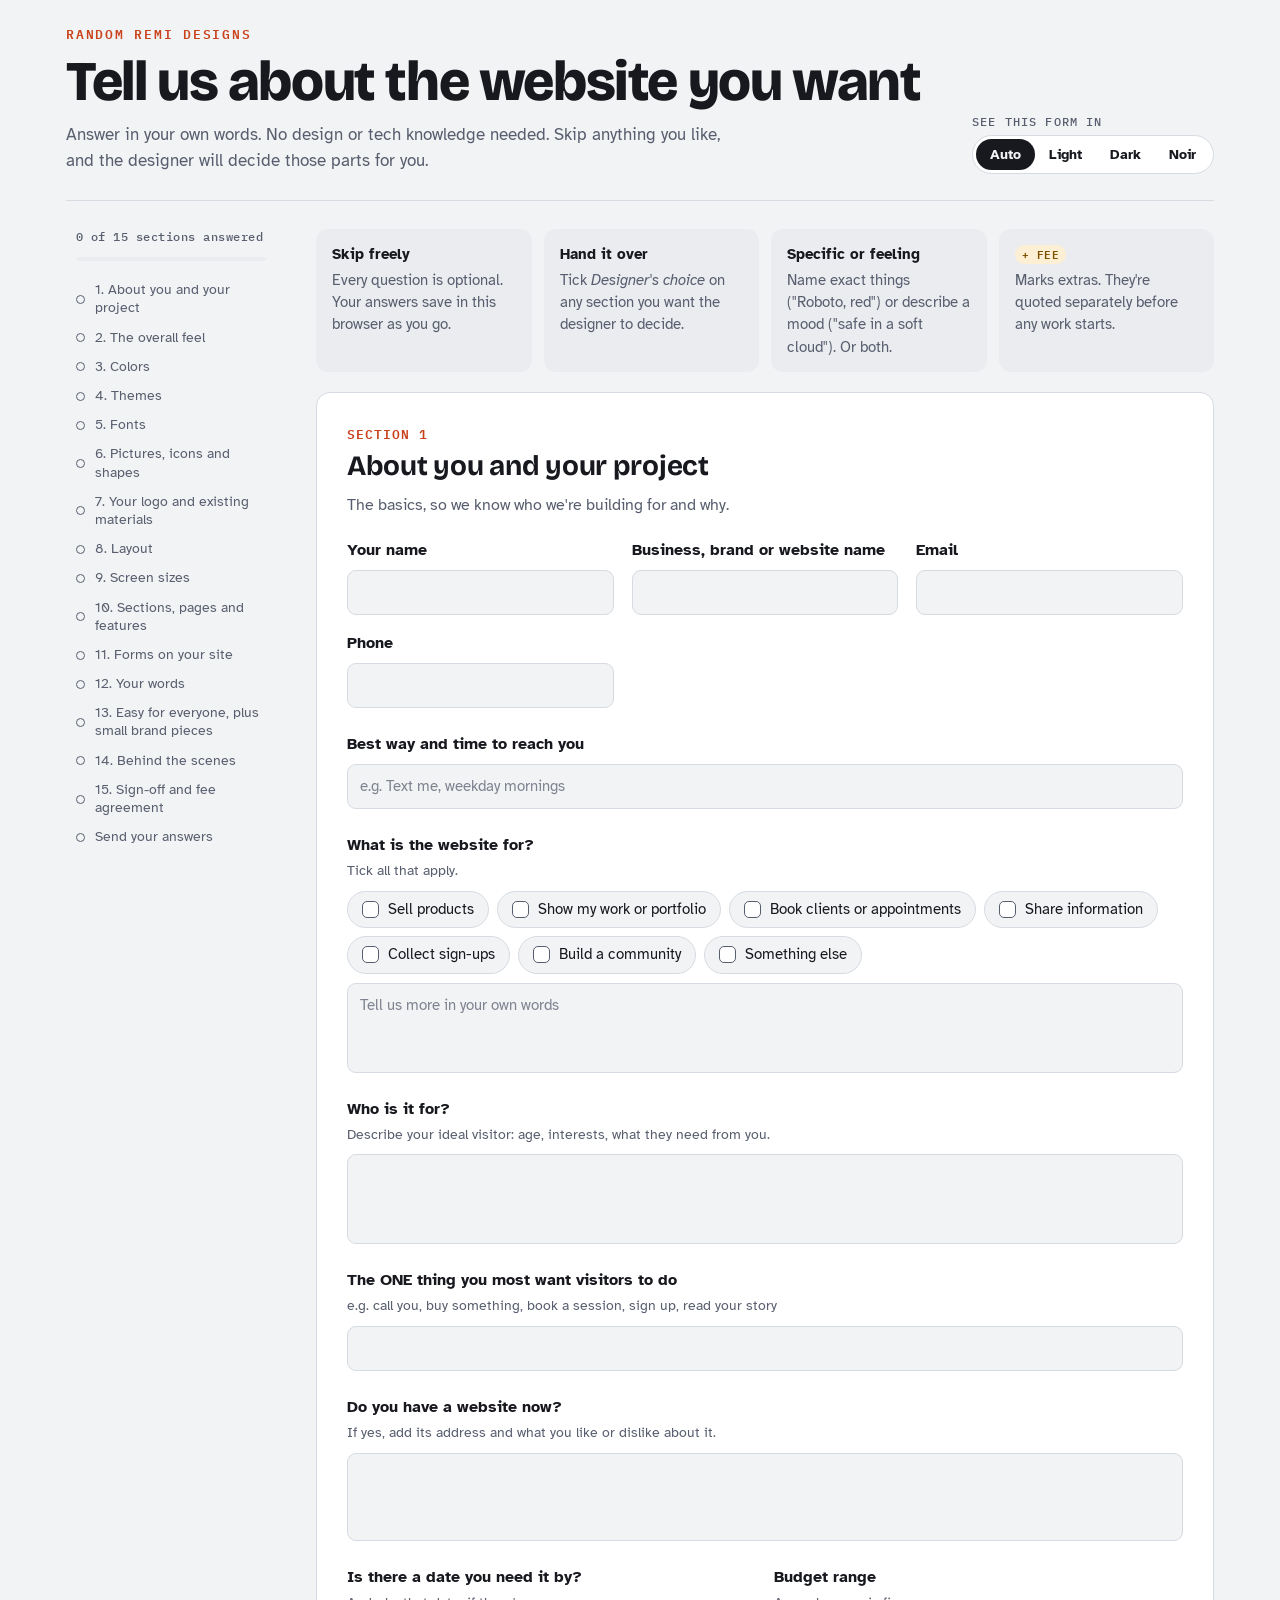
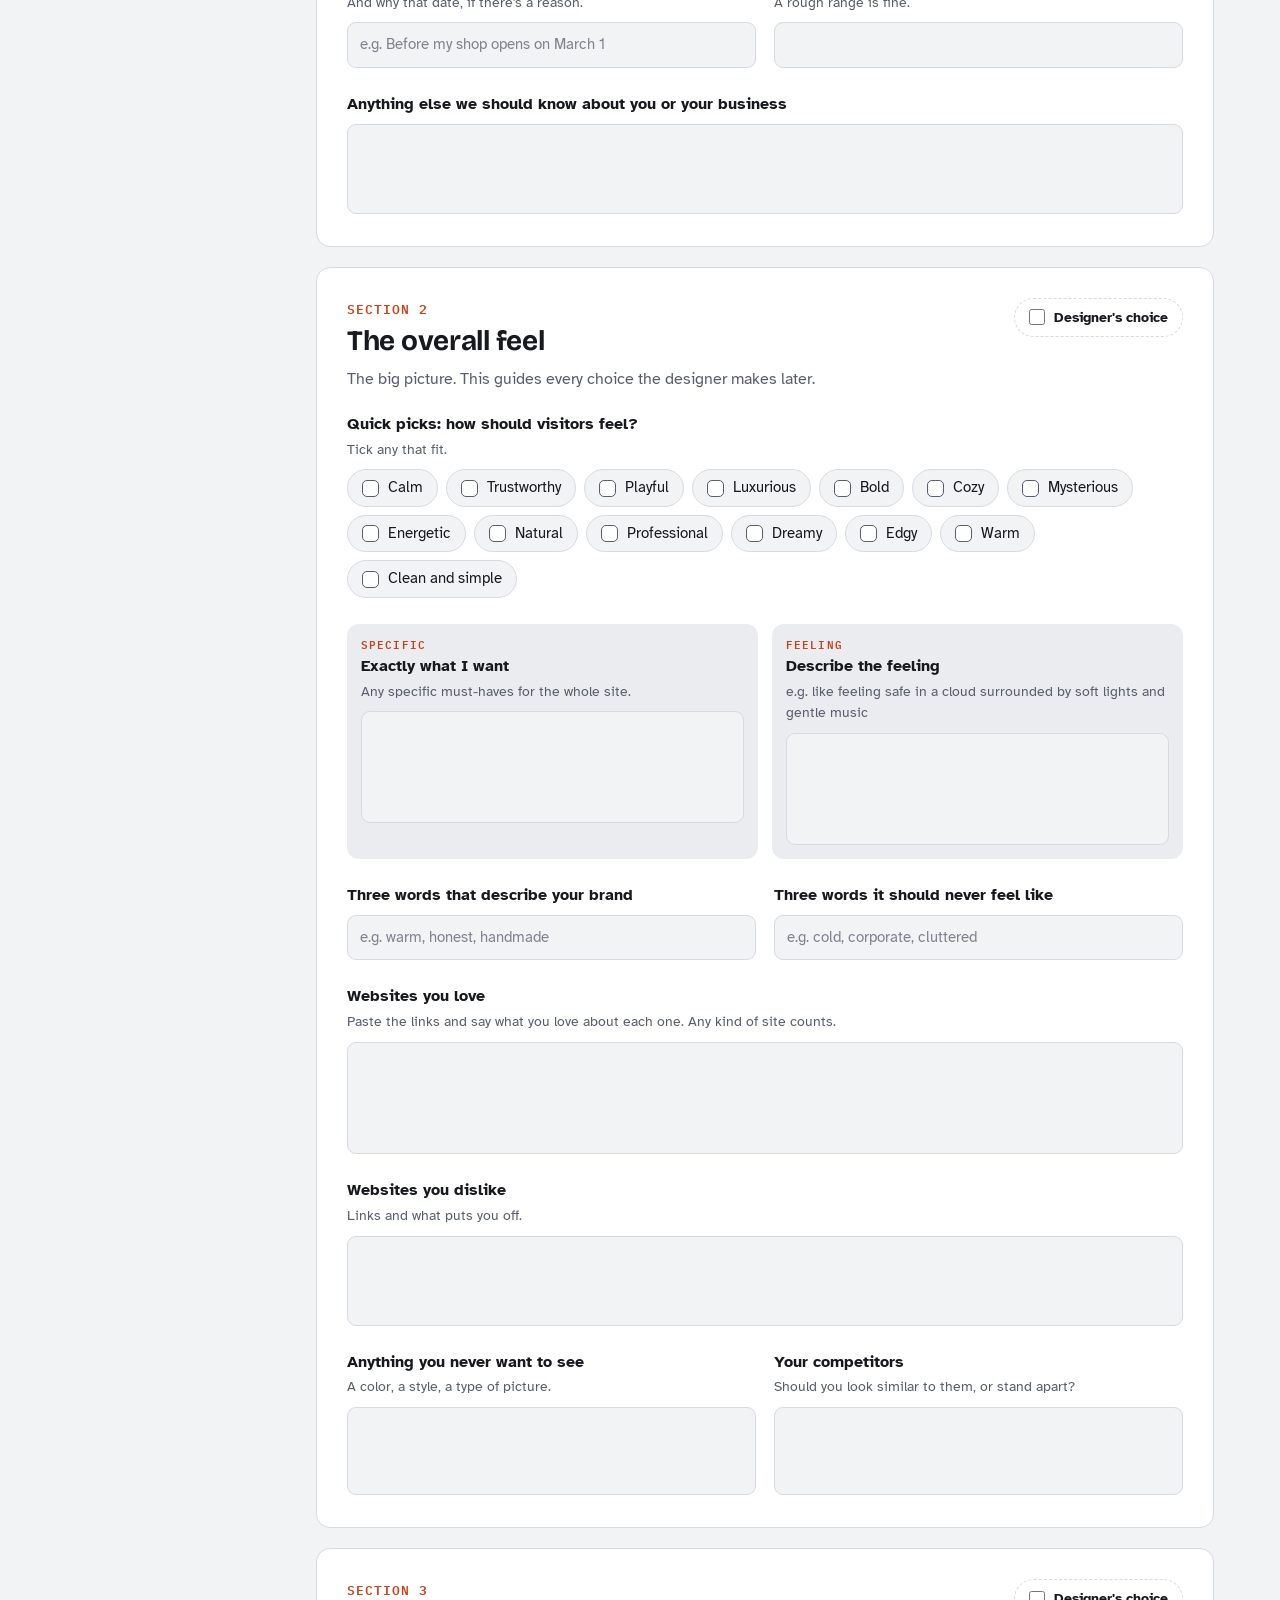
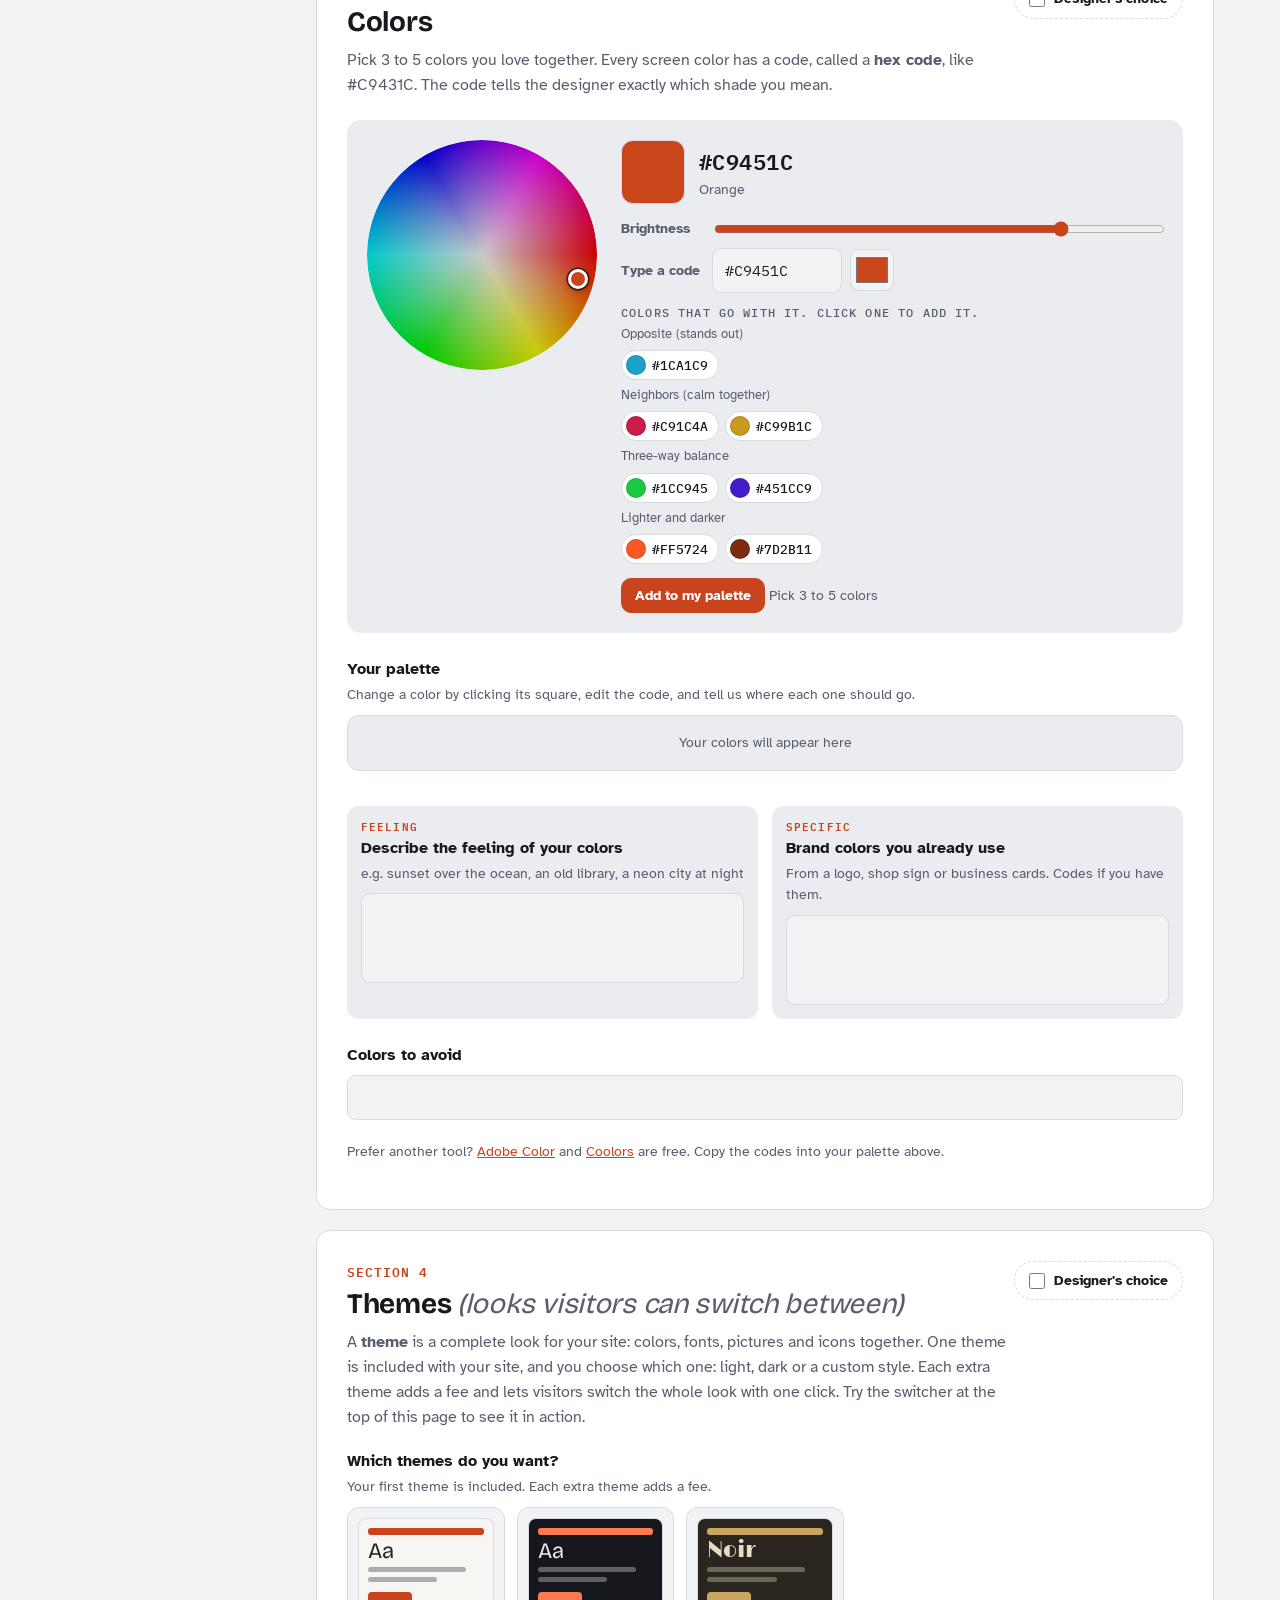
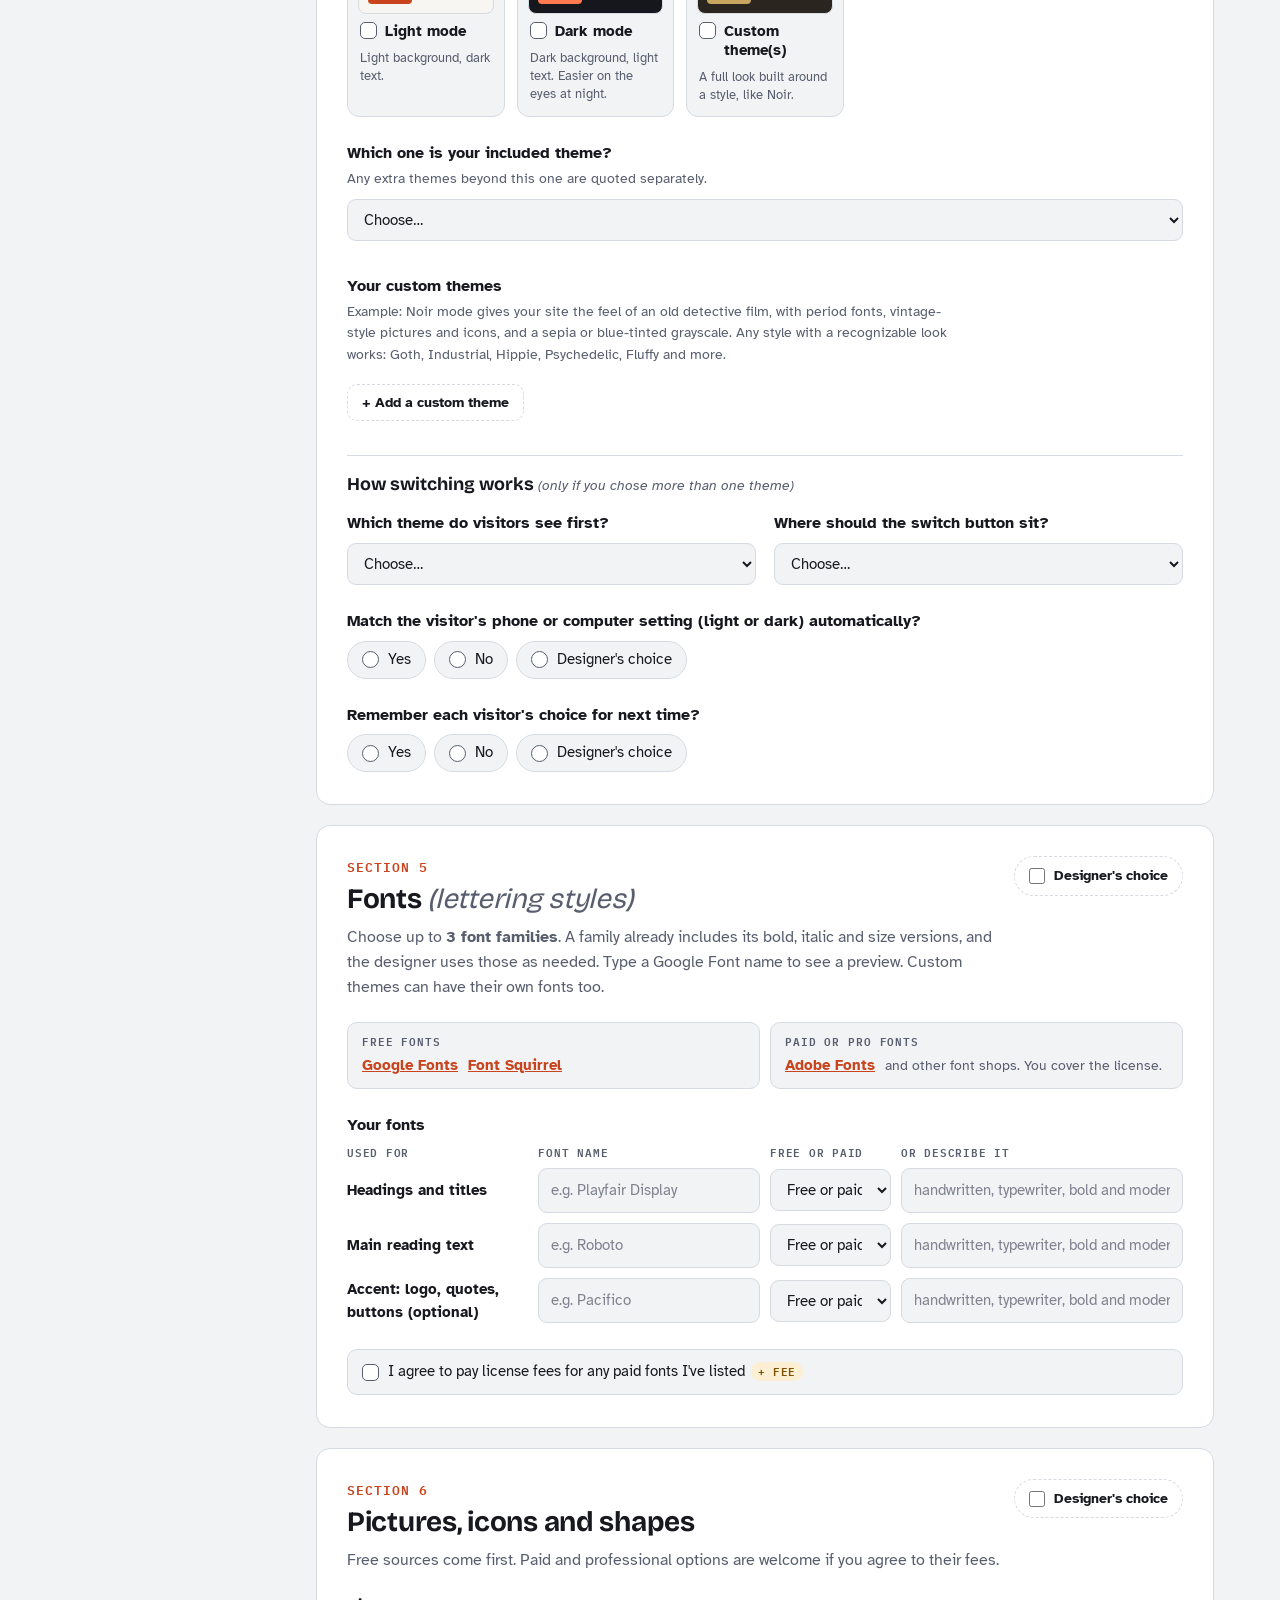
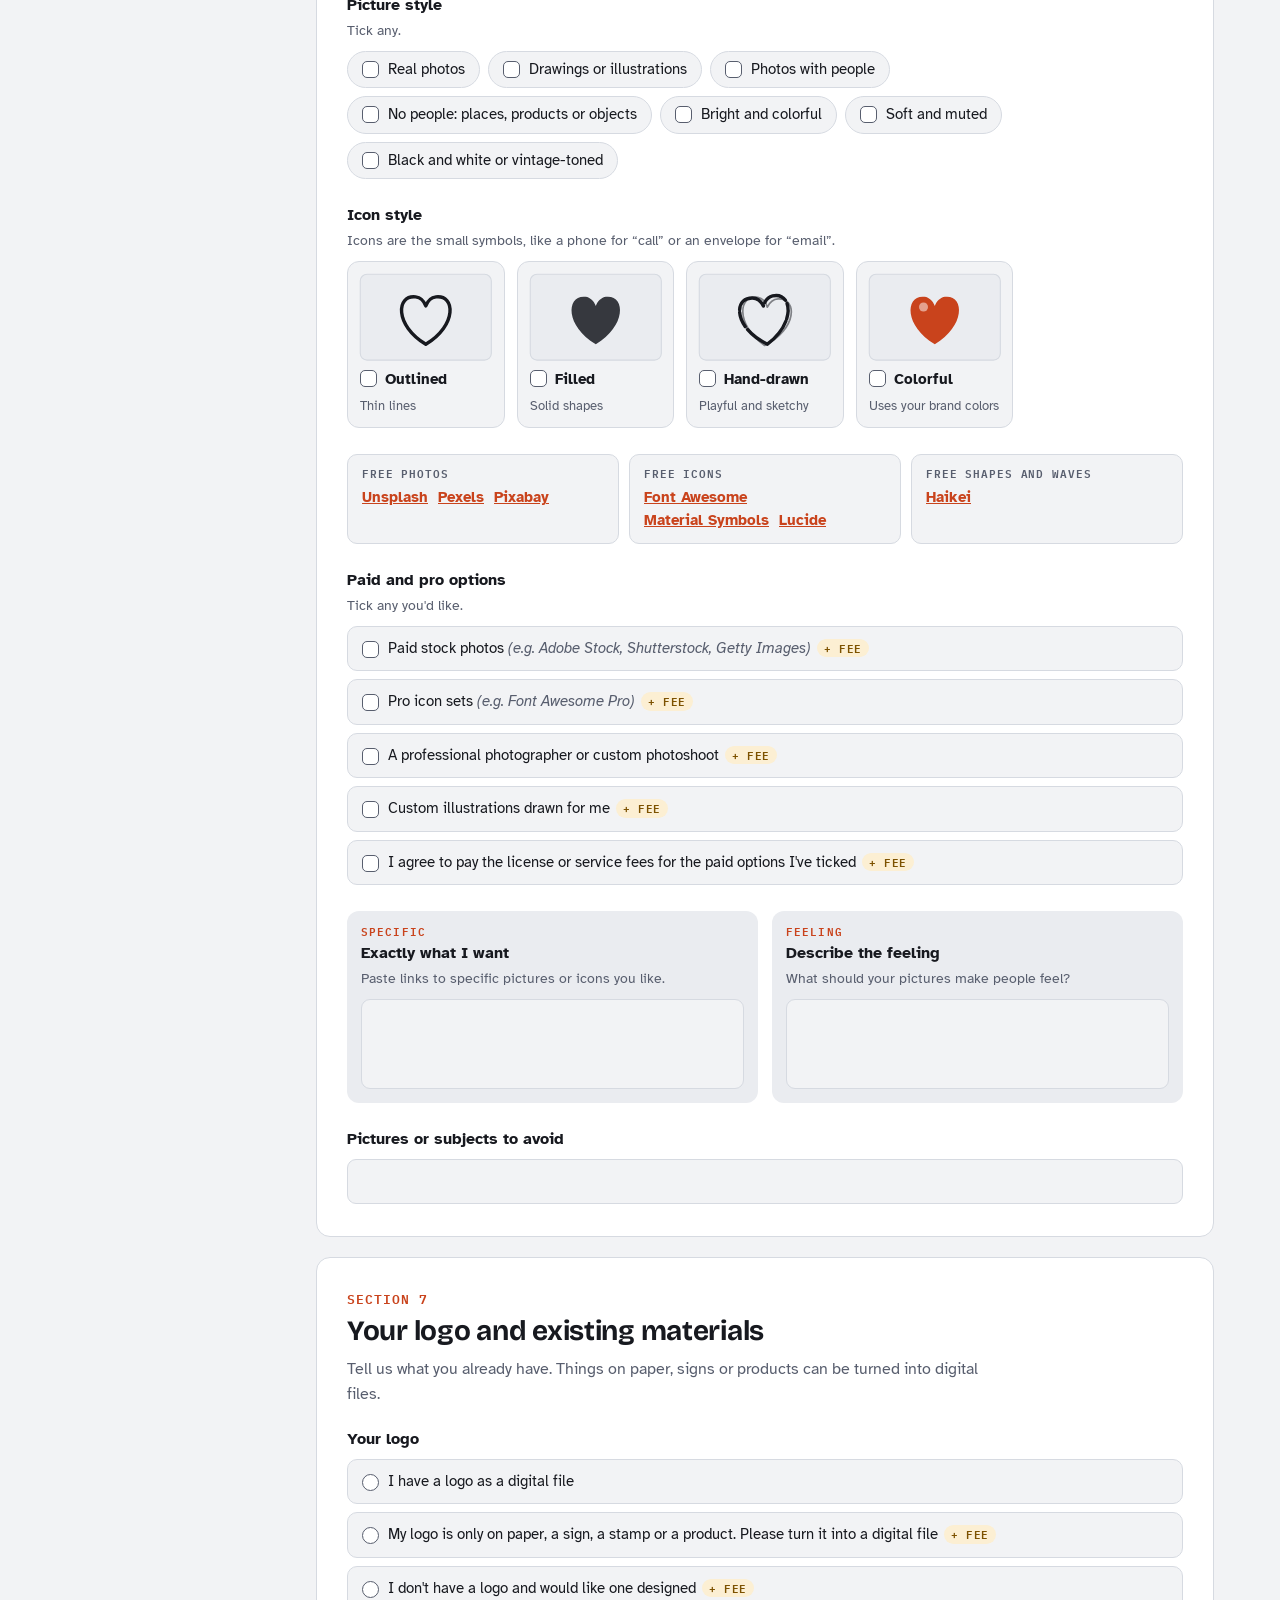
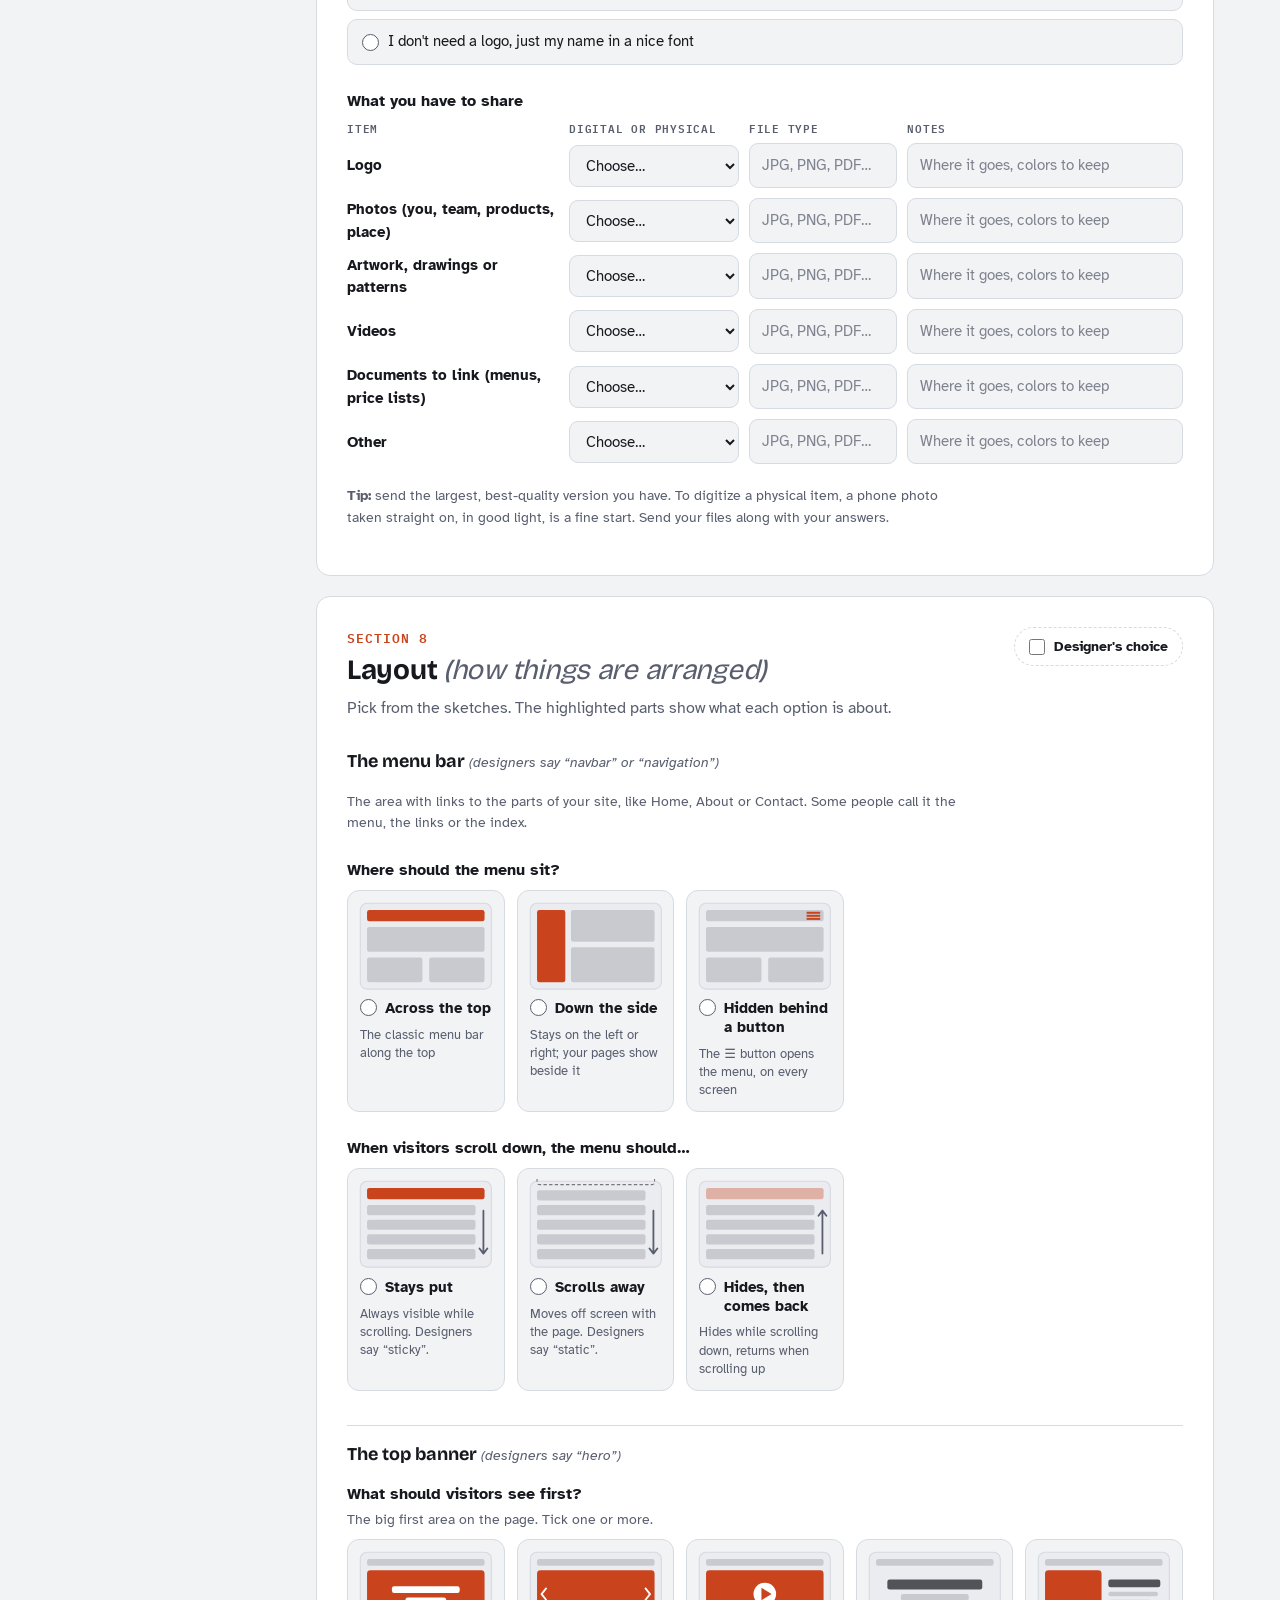
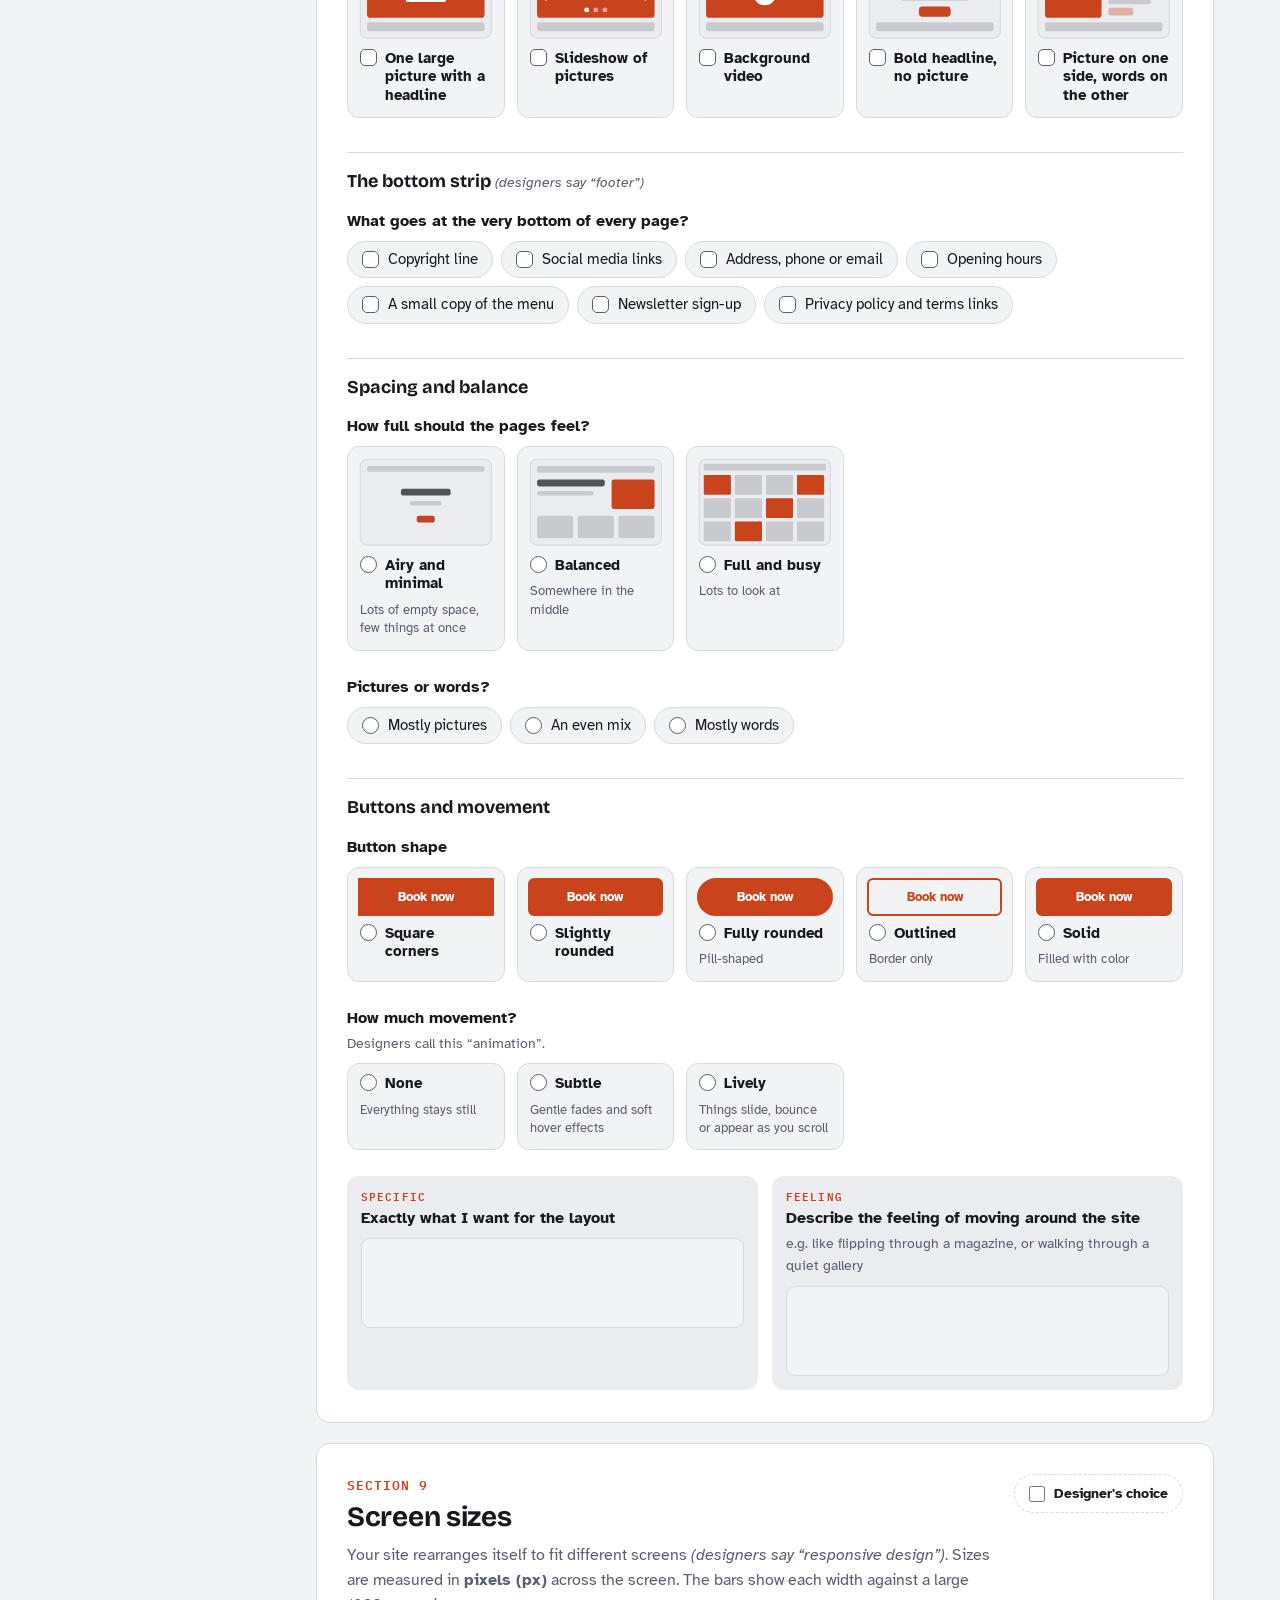
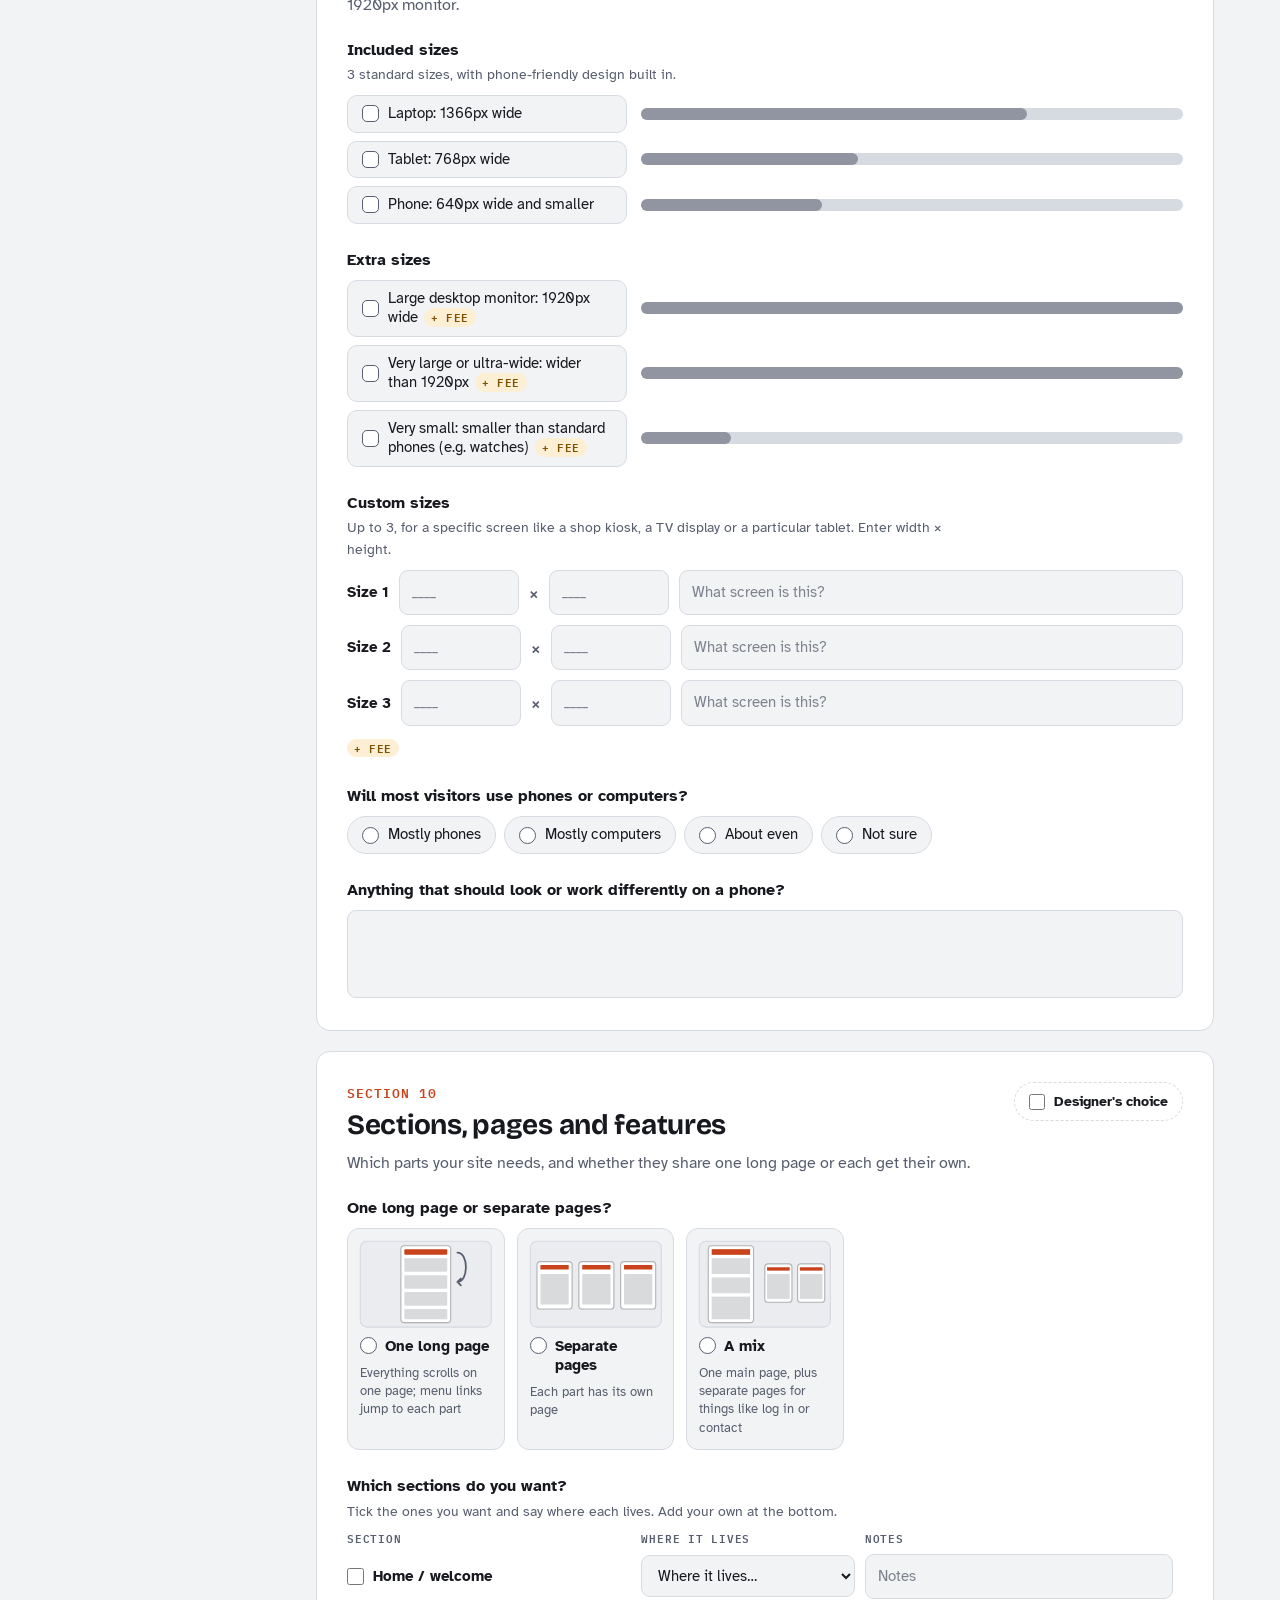
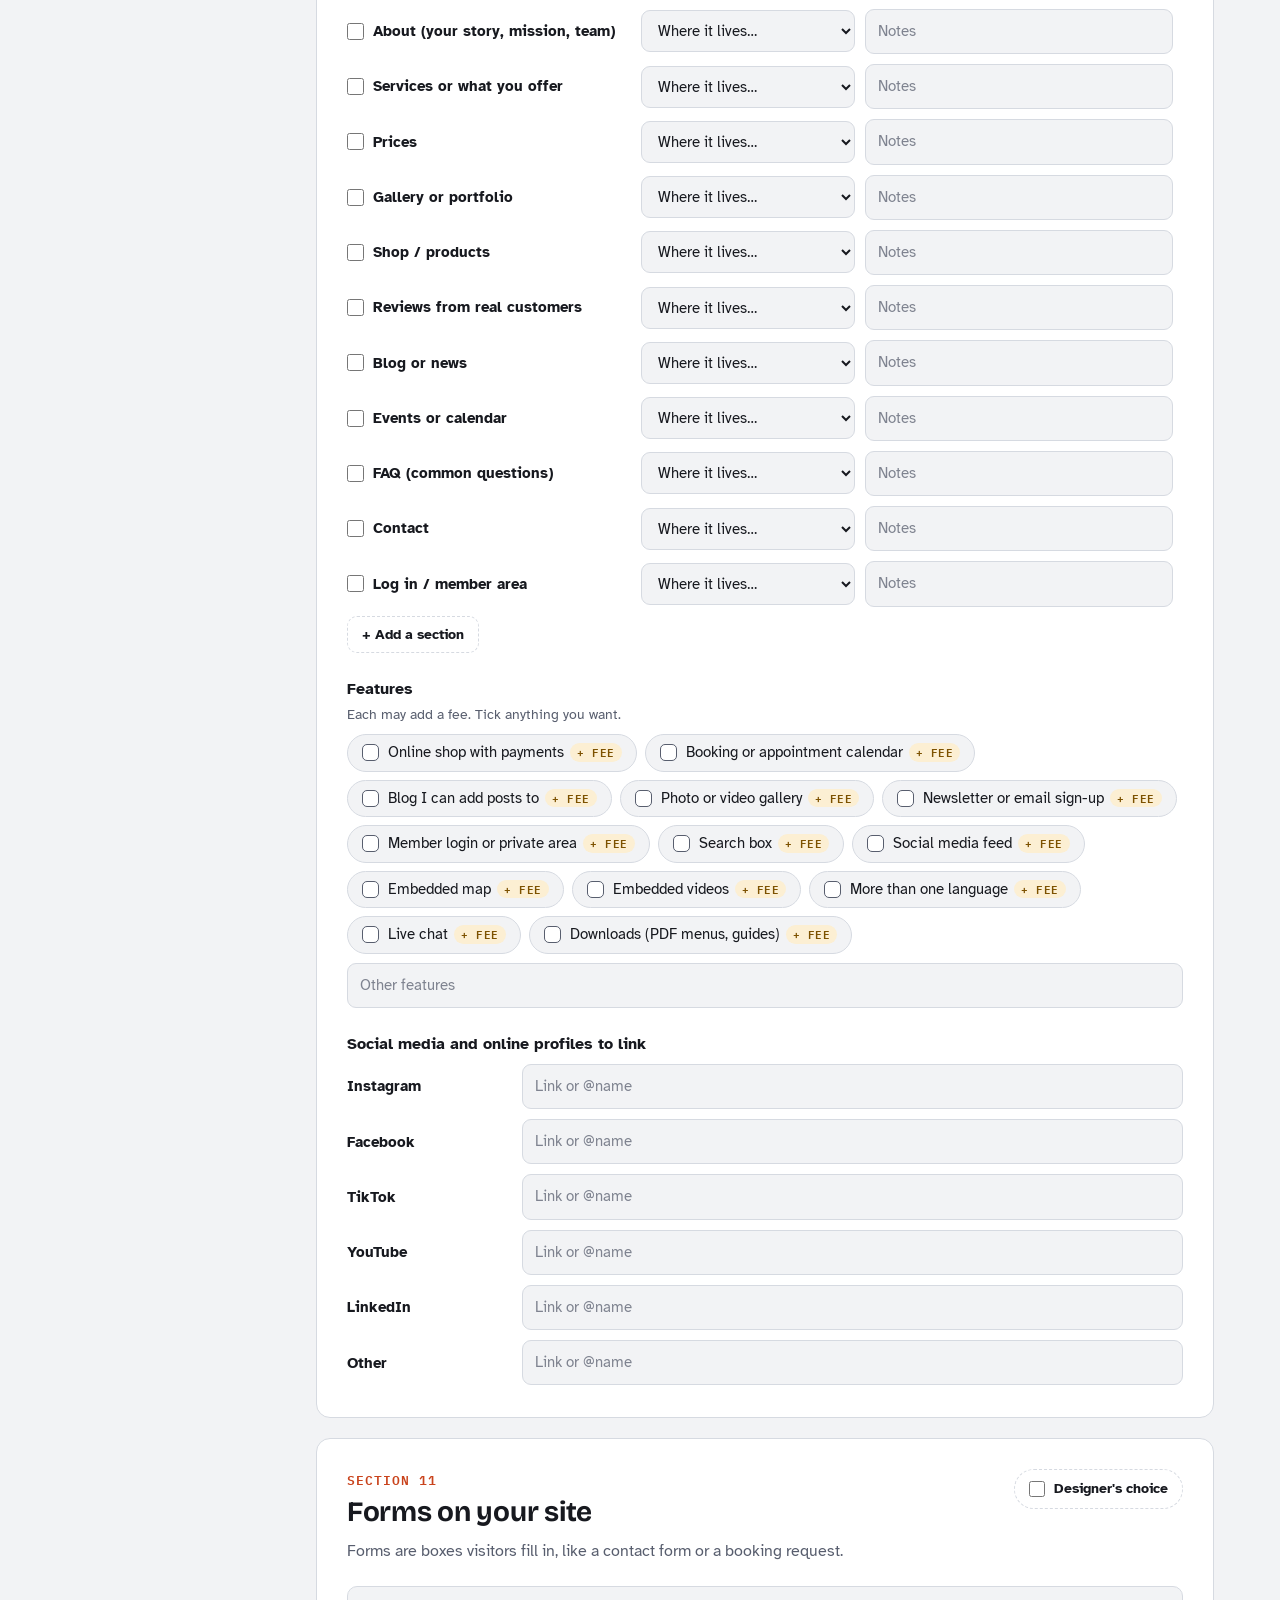
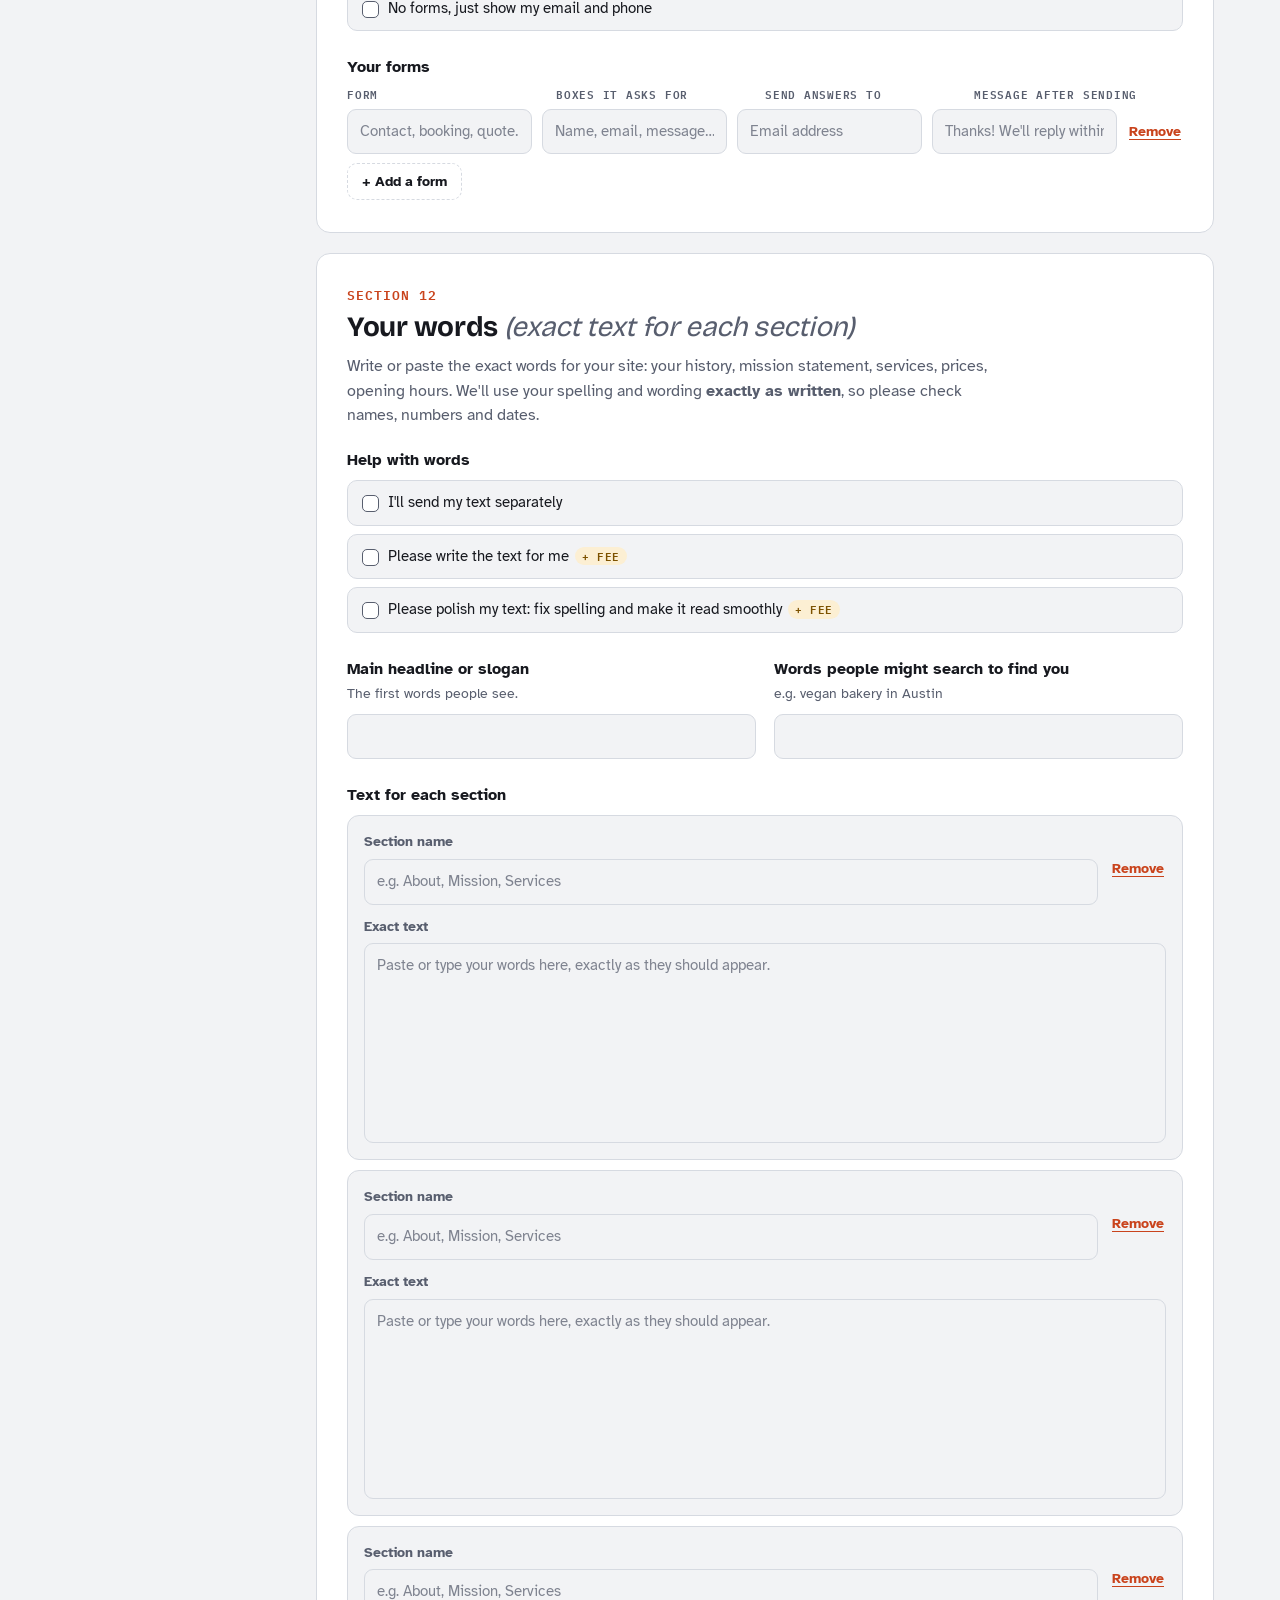
==== commit c04201f8: "Add PDF, Word and text downloads; text boxes grow with content - Save as PDF: print layout (style.cs" ====
--- a/form/index.html
+++ b/form/index.html
@@ -23,6 +23,8 @@
         <div class="brand">Random Remi Designs</div>
         <h1>Tell us about the website you want</h1>
         <p class="lede">Answer in your own words. No design or tech knowledge needed. Skip anything you like, and the designer will decide those parts for you.</p>
+        <!-- Only shown on the printed / PDF copy (filled in by script.js) -->
+        <p class="print-meta" id="print-meta"></p>
       </div>
 
       <div class="themesw">
@@ -652,11 +654,18 @@
         <!-- ================= Send panel ================= -->
         <section class="send" id="send" aria-labelledby="send-h">
           <h2 id="send-h">Send your answers</h2>
-          <p>Download your answers as a file and send it to Random Remi Designs along with any logo or photo files. You can also copy them into an email.</p>
+          <p>Save a copy of your answers and send it to Random Remi Designs along with any logo or photo files.</p>
           <div class="fees" id="fees"></div>
+
+          <div class="btns" role="group" aria-label="Save a copy">
+            <button type="button" class="btn accent" id="btn-pdf">Save as PDF</button>
+            <button type="button" class="btn" id="btn-docx">Download Word (.docx)</button>
+            <button type="button" class="btn" id="btn-txt">Download text (.txt)</button>
+          </div>
+          <p class="send-note" id="pdf-note"></p>
+
           <div class="btns">
-            <button type="button" class="btn accent" id="btn-dl" hidden>Download my answers</button>
-            <button type="button" class="btn" id="btn-copy">Copy my answers</button>
+            <button type="button" class="btn ghost" id="btn-copy">Copy my answers</button>
             <button type="button" class="btn ghost" id="btn-show">Show my answers</button>
             <span class="confirm" id="reset-wrap"><button type="button" class="btn ghost" id="btn-reset">Clear all answers</button></span>
           </div>
--- a/form/style.css
+++ b/form/style.css
@@ -25,7 +25,8 @@
    20. Button-shape demos
    21. Send panel
    22. Glossary
-   23. Media queries (screen sizes largest to smallest, then user preferences)
+   23. Printed copy and PDF (applied while printing or building a PDF)
+   24. Media queries (screen sizes largest to smallest, then user preferences)
    ========================================================================== */
 
 
@@ -554,6 +555,13 @@
   min-height: 200px;
 }
 
+/* Form text boxes grow with their text (script.js sets the height),
+   so nothing is ever hidden behind a scrollbar */
+#form textarea {
+  overflow: hidden;
+  resize: none;
+}
+
 .grid {
   display: grid;
   grid-template-columns: repeat(auto-fit, minmax(240px, 1fr));
@@ -918,6 +926,7 @@
 .block {
   display: flex;
   flex-direction: column;
+  align-items: stretch;
   gap: 12px;
   padding: 16px;
   border: 1px solid var(--line);
@@ -1363,6 +1372,12 @@
   color: var(--accent-ink);
 }
 
+.send .send-note {
+  margin: -4px 0 18px;
+  font-size: 14px;
+  opacity: .75;
+}
+
 .send .status {
   min-height: 1.4em;
   margin: 0 0 10px;
@@ -1452,8 +1467,159 @@
 }
 
 
+/* 23. Printed copy and PDF
+   script.js adds .printing to <html> just before printing or building a PDF,
+   adds a .pv box after every text field holding its full answer, and removes
+   both afterwards. Always printed light, whatever theme is on screen. */
+.print-meta,
+.pv {
+  display: none;
+}
+
+@page {
+  margin: 12mm;
+}
+
+html:root.printing {
+  --bg: #F6F7F9;
+  --surface: #FFFFFF;
+  --sunk: #EEF0F3;
+  --ink: #17191F;
+  --muted: #585E6E;
+  --line: #D6DAE1;
+  --accent: #C9431C;
+  --accent-ink: #FFFFFF;
+  --accent-soft: #FBE8E0;
+  --fee: #7D5200;
+  --fee-soft: #FCEFD3;
+  --ok: #1C6E48;
+  --f-display: "Bricolage Grotesque", "Segoe UI", system-ui, sans-serif;
+  --f-body: "Atkinson Hyperlegible", system-ui, -apple-system, "Segoe UI", sans-serif;
+  color-scheme: light;
+}
+
+.printing * {
+  -webkit-print-color-adjust: exact;
+  print-color-adjust: exact;
+}
+
+.printing body {
+  background: #FFFFFF;
+}
+
+.printing .shell {
+  max-width: 760px;
+  padding: 0;
+}
+
+.printing .layout {
+  display: block;
+}
+
+.printing h1 {
+  font-weight: 800;
+  letter-spacing: -.025em;
+}
+
+.printing .sec-head h2 {
+  font-weight: 700;
+  letter-spacing: -.01em;
+}
+
+.printing .sk,
+.printing .mock {
+  filter: none;
+}
+
+/* Parts that only make sense on screen */
+.printing .toc,
+.printing .themesw,
+.printing .howto,
+.printing .studio,
+.printing .res,
+.printing .add,
+.printing .rm,
+.printing .prm,
+.printing .send,
+.printing .gloss,
+.printing .rows-head {
+  display: none;
+}
+
+.printing .print-meta {
+  display: block;
+  margin: 14px 0 0;
+  padding: 10px 14px;
+  border: 1px solid var(--line);
+  border-radius: var(--r-sm);
+  font-size: 14px;
+}
+
+.printing .sec {
+  margin-bottom: 14px;
+  padding: 22px;
+}
+
+.printing .sec.handed .sec-body {
+  opacity: 1;
+}
+
+/* Keep each question, option and row together on one page */
+.printing .sec-head,
+.printing .q,
+.printing .opt,
+.printing .row,
+.printing .block,
+.printing .pair,
+.printing .size {
+  break-inside: avoid;
+}
+
+.printing .sub-h {
+  break-after: avoid;
+}
+
+/* Real fields are swapped for boxes that show the full answer */
+.printing #form input[type="text"],
+.printing #form input[type="email"],
+.printing #form input[type="tel"],
+.printing #form input[type="url"],
+.printing #form input[type="number"],
+.printing #form input[type="date"],
+.printing #form input[type="color"],
+.printing #form select,
+.printing #form textarea {
+  display: none;
+}
+
+.printing .pv {
+  display: block;
+  min-width: 0;
+  min-height: 40px;
+  padding: 9px 12px;
+  border: 1px solid var(--line);
+  border-radius: 9px;
+  background: var(--bg);
+  font-size: 14.5px;
+  line-height: 1.5;
+  white-space: pre-wrap;
+  overflow-wrap: anywhere;
+}
+
+.printing .pv--long.pv--empty {
+  min-height: 70px;
+}
+
+.printing .pv--swatch {
+  width: 44px;
+  height: 42px;
+  min-height: 0;
+  padding: 0;
+}
+
+
 /* ==========================================================================
-   23. Media queries
+   24. Media queries
    Screen sizes first, from largest to smallest, then user preferences.
    ========================================================================== */
 
